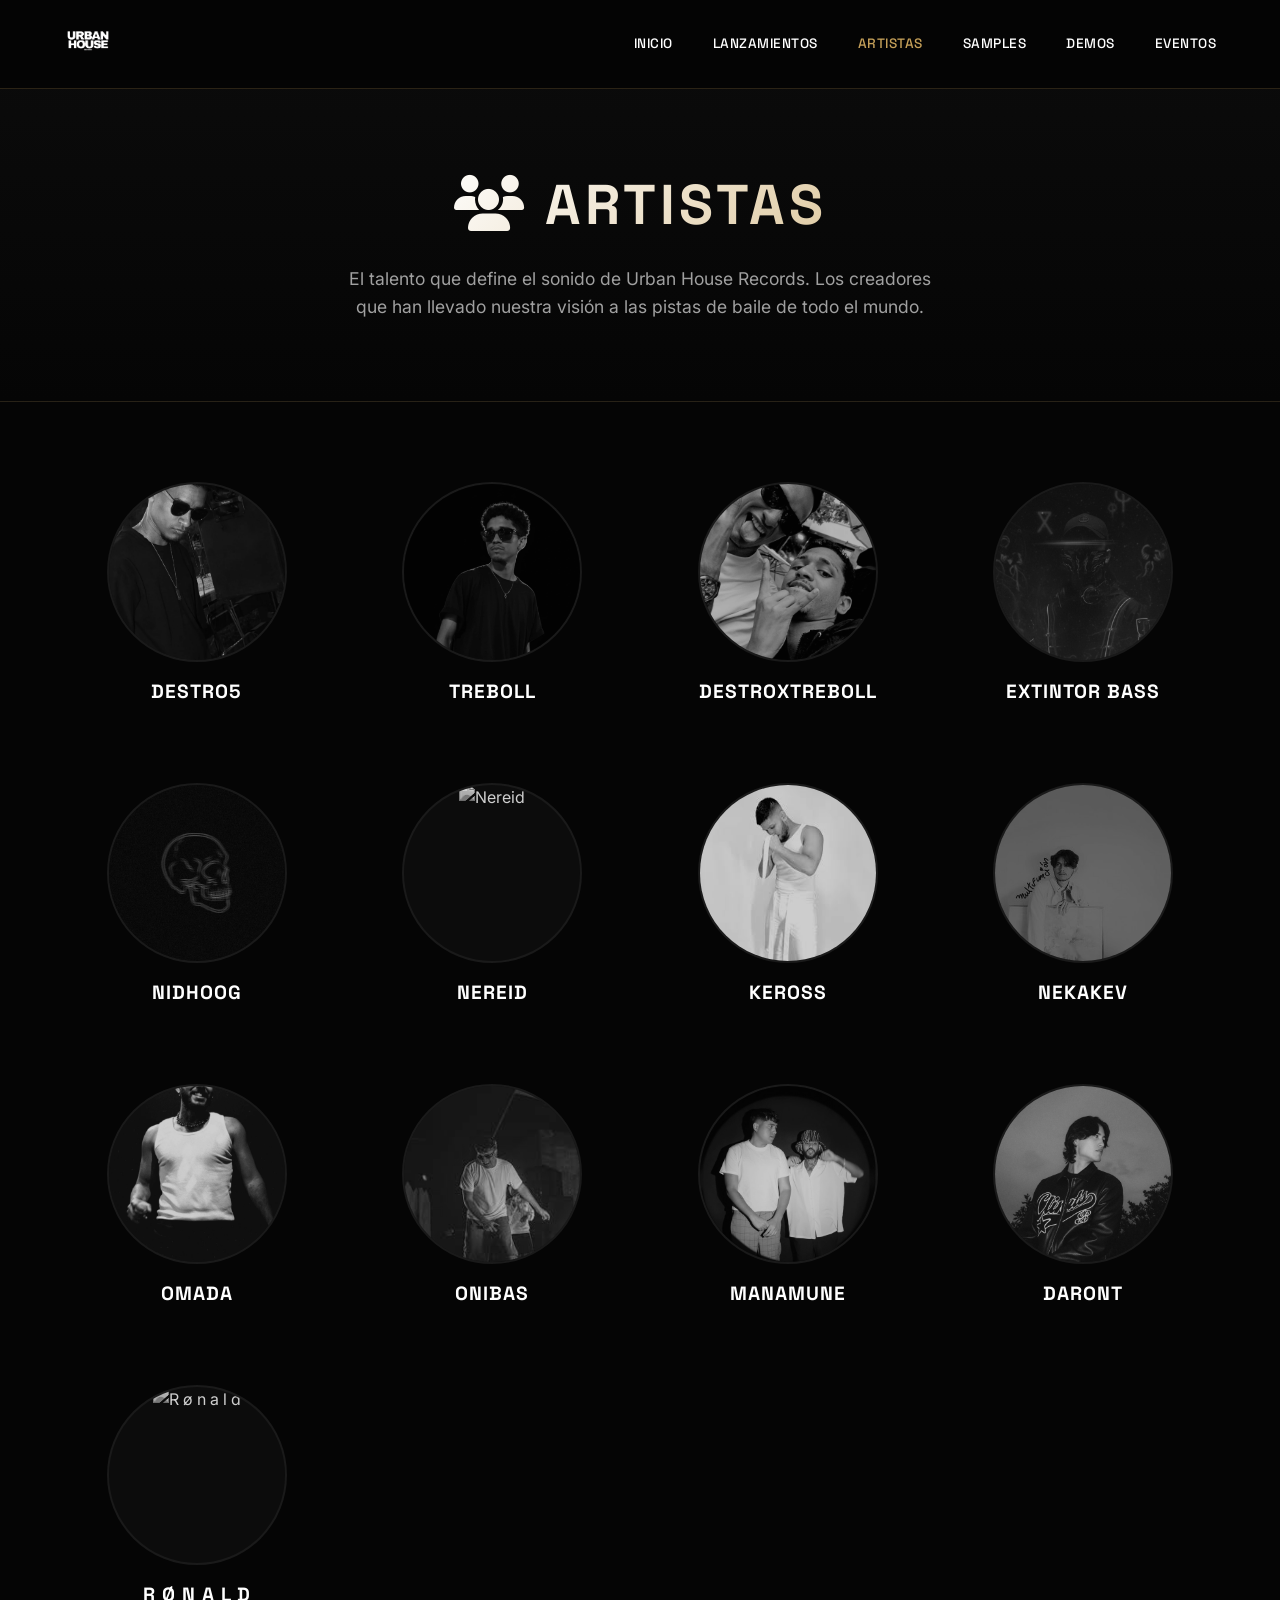
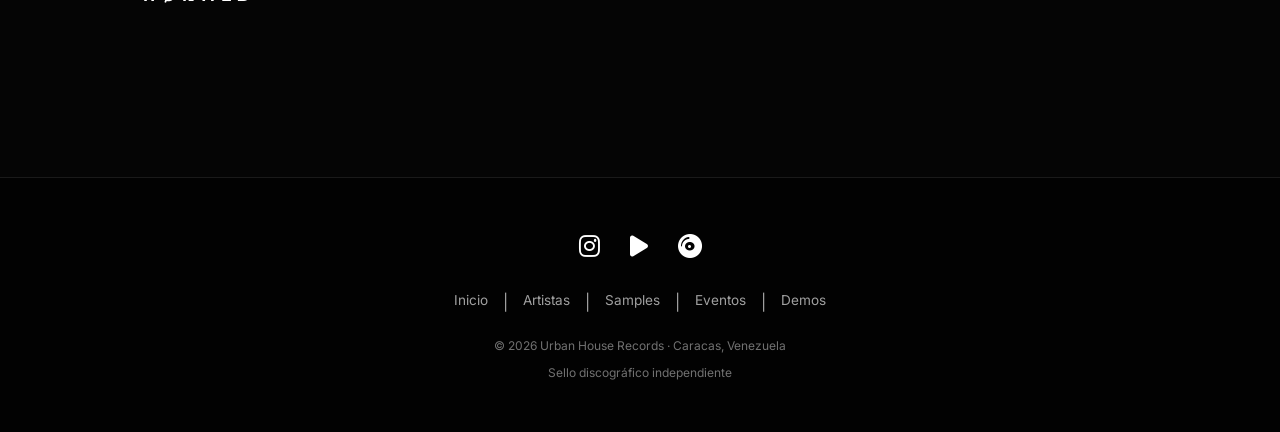
==== artistas.html @ 91a88f20 "Update artistas.html" ====
<!DOCTYPE html>
<html lang="es">
<head>
    <meta charset="UTF-8">
    <meta name="viewport" content="width=device-width, initial-scale=1.0">
    
    <meta name="description" content="Conoce a los artistas de Urban House Records. Talento emergente y consolidado en la escena de la música electrónica mundial.">
    <meta name="keywords" content="Artistas Urban House, DJs Venezuela, productores house, Destro5, Manamune, Extintor Bass, sello discográfico">
    <meta name="author" content="Urban House Records">
    <meta name="robots" content="index, follow">
    <meta name="language" content="es">
    
    <title>Artistas | Urban House Records</title>
    
    <link rel="icon" type="image/png" sizes="32x32" href="img/Logo - Urban House-UH.png">
    <link rel="apple-touch-icon" sizes="180x180" href="img/apple-touch-icon.png">
    
    <link href="https://fonts.googleapis.com/css2?family=Inter:opsz,wght@14..32,300;14..32,400;14..32,500;14..32,600;14..32,700;14..32,800&family=Space+Grotesk:wght@400;500;600;700&display=swap" rel="stylesheet">
    <link rel="stylesheet" href="https://cdnjs.cloudflare.com/ajax/libs/font-awesome/6.4.0/css/all.min.css">
    
    <style>
        :root {
            --primary-black: #050505;
            --brand-gold: #c5a059;
            --pure-white: #ffffff;
            --gray-sub: #a0a0a0;
            --gray-light: #e0e0e0;
            --card-bg: #0c0c0c;
            --transition: all 0.4s cubic-bezier(0.2, 0.9, 0.4, 1.1);
        }

        * { margin: 0; padding: 0; box-sizing: border-box; }

        body {
            background-color: var(--primary-black);
            color: var(--pure-white);
            font-family: 'Inter', sans-serif;
            overflow-x: hidden;
            line-height: 1.6;
            -webkit-font-smoothing: antialiased;
        }

        /* --- Animaciones Reveal --- */
        .reveal {
            opacity: 0;
            transform: translateY(40px);
            transition: all 0.8s cubic-bezier(0.2, 0.9, 0.4, 1.1);
        }
        .reveal.active {
            opacity: 1;
            transform: translateY(0);
        }

        /* Navegación */
        .glass-nav {
            position: fixed;
            top: 0; left: 0; width: 100%;
            z-index: 1000;
            background: rgba(5, 5, 5, 0.92);
            backdrop-filter: blur(16px);
            border-bottom: 1px solid rgba(197, 160, 89, 0.2);
            padding: 16px 5%;
            display: flex;
            justify-content: space-between;
            align-items: center;
            flex-wrap: wrap;
            transition: var(--transition);
        }
        .nav-logo img { height: 48px; transition: var(--transition); }
        .nav-logo img:hover { transform: scale(1.02); opacity: 0.9; }
        .nav-links { display: flex; gap: 40px; }
        .nav-links a {
            color: var(--pure-white); text-decoration: none;
            font-weight: 500; letter-spacing: 0.5px;
            font-size: 0.85rem; transition: var(--transition);
            text-transform: uppercase; font-family: 'Space Grotesk', monospace;
        }
        .nav-links a:hover, .nav-links a.active { color: var(--brand-gold); }

        /* Header de la Página */
        .page-header {
            padding: 160px 5% 80px;
            text-align: center;
            background: linear-gradient(180deg, rgba(12,12,12,1) 0%, rgba(5,5,5,1) 100%);
            border-bottom: 1px solid rgba(197, 160, 89, 0.15);
        }
        .page-title {
            font-family: 'Space Grotesk', monospace;
            font-size: 3.5rem;
            text-transform: uppercase;
            letter-spacing: 4px;
            margin-bottom: 15px;
            background: linear-gradient(135deg, #fff 30%, var(--brand-gold) 100%);
            -webkit-background-clip: text;
            color: transparent;
        }
        .page-subtitle {
            color: var(--gray-sub);
            font-size: 1.1rem;
            max-width: 600px;
            margin: 0 auto;
        }

        /* Cuadrícula de Artistas */
        .artists-container {
            padding: 80px 5%;
            max-width: 1300px;
            margin: 0 auto;
        }
        
        .artists-grid {
            display: grid;
            grid-template-columns: repeat(auto-fill, minmax(220px, 1fr));
            gap: 50px 30px;
            justify-items: center;
        }

        .artist-card-page {
            text-align: center;
            display: flex;
            flex-direction: column;
            align-items: center;
            gap: 15px;
            transition: var(--transition);
            width: 100%;
            cursor: pointer;
        }

        .artist-photo-wrapper {
            width: 180px;
            height: 180px;
            border-radius: 50%;
            border: 2px solid #1a1a1a;
            overflow: hidden;
            position: relative;
            transition: var(--transition);
            background-color: var(--card-bg);
        }

        .artist-photo-wrapper img {
            width: 100%;
            height: 100%;
            object-fit: cover;
            filter: grayscale(100%) opacity(0.8);
            transition: var(--transition);
        }

        .artist-info h3 {
            color: var(--pure-white);
            font-family: 'Space Grotesk', monospace;
            font-size: 1.2rem;
            text-transform: uppercase;
            letter-spacing: 1px;
            transition: var(--transition);
            margin-bottom: 5px;
        }

        .artist-info span {
            color: var(--brand-gold);
            font-size: 0.8rem;
            font-weight: 500;
            letter-spacing: 2px;
            text-transform: uppercase;
            opacity: 0;
            transform: translateY(-10px);
            transition: var(--transition);
            display: block;
        }

        /* Hover Effects */
        .artist-card-page:hover .artist-photo-wrapper {
            border-color: var(--brand-gold);
            box-shadow: 0 0 30px rgba(197, 160, 89, 0.4);
            transform: translateY(-10px) scale(1.05);
        }

        .artist-card-page:hover .artist-photo-wrapper img {
            filter: grayscale(0%) opacity(1);
            transform: scale(1.1);
        }

        .artist-card-page:hover .artist-info h3 {
            color: var(--brand-gold);
        }

        .artist-card-page:hover .artist-info span {
            opacity: 1;
            transform: translateY(0);
        }

        /* Footer */
        footer { padding: 50px 5%; text-align: center; border-top: 1px solid #1a1a1a; color: var(--gray-sub); background: #020202; margin-top: 60px; }
        .social { margin-bottom: 24px; display: flex; justify-content: center; gap: 30px; }
        .social a { color: var(--pure-white); text-decoration: none; font-size: 1.5rem; transition: var(--transition); }
        .social a:hover { color: var(--brand-gold); transform: translateY(-3px); }
        .footer-nav { margin-bottom: 20px; display: flex; justify-content: center; gap: 15px; flex-wrap: wrap; }
        .footer-nav a { color: var(--gray-sub); text-decoration: none; font-size: 0.85rem; transition: var(--transition); }
        .footer-nav a:hover { color: var(--brand-gold); }
        footer p { font-size: 0.75rem; opacity: 0.7; }

        @media (max-width: 780px) {
            .page-title { font-size: 2.2rem; }
            .glass-nav { flex-direction: column; gap: 15px; }
            .nav-links { flex-wrap: wrap; justify-content: center; gap: 20px; }
            .artists-grid { grid-template-columns: repeat(auto-fill, minmax(150px, 1fr)); gap: 30px 15px; }
            .artist-photo-wrapper { width: 140px; height: 140px; }
        }
    </style>
</head>
<body id="top">

<div class="glass-nav">
    <div class="nav-logo">
        <a href="index.html"><img src="img/Logo_Urban_House_blanco-removebg-preview.png" alt="Urban House Logo"></a>
    </div>
    <div class="nav-links">
        <a href="index.html">Inicio</a>
        <a href="index.html#releases">Lanzamientos</a>
        <a href="artistas.html" class="active">Artistas</a>
        <a href="samples.html">Samples</a>
        <a href="demos.html">Demos</a>
        <a href="eventos.html">Eventos</a>
    </div>
</div>

<header class="page-header reveal">
    <h1 class="page-title"><i class="fa-solid fa-users"></i> ARTISTAS</h1>
    <p class="page-subtitle">El talento que define el sonido de Urban House Records. Los creadores que han llevado nuestra visión a las pistas de baile de todo el mundo.</p>
</header>

<main class="artists-container">
    <div class="artists-grid">
        
        <div class="artist-card-page reveal" style="transition-delay: 0.1s;">
            <div class="artist-photo-wrapper">
                <img src="artistas/WhatsApp Image 2026-03-10 at 5.51.38 PM.jpeg" alt="Destro5" loading="lazy">
            </div>
            <div class="artist-info">
                <h3>Destro5</h3>
                <span>Producer / DJ</span>
            </div>
        </div>

        <div class="artist-card-page reveal" style="transition-delay: 0.2s;">
            <div class="artist-photo-wrapper">
                <img src="artistas/WhatsApp Image 2025-12-10 at 11.49.44 AM.jpeg" alt="Treboll" loading="lazy">
            </div>
            <div class="artist-info">
                <h3>Treboll</h3>
                <span>Producer / DJ</span>
            </div>
        </div>

        <div class="artist-card-page reveal" style="transition-delay: 0.3s;">
            <div class="artist-photo-wrapper">
                <img src="artistas/photo_5073749028767903295_y.jpg" alt="DestroxTreboll" loading="lazy">
            </div>
            <div class="artist-info">
                <h3>DestroxTreboll</h3>
                <span>Duo</span>
            </div>
        </div>

        <div class="artist-card-page reveal" style="transition-delay: 0.4s;">
            <div class="artist-photo-wrapper">
                <img src="artistas/WhatsApp Image 2026-03-26 at 3.16.10 PM.jpeg" alt="Extintor Bass" loading="lazy">
            </div>
            <div class="artist-info">
                <h3>Extintor Bass</h3>
                <span>Producer / DJ</span>
            </div>
        </div>

        <div class="artist-card-page reveal" style="transition-delay: 0.1s;">
            <div class="artist-photo-wrapper">
                <img src="artistas/LOGO 2.png" alt="Nidhoog" loading="lazy">
            </div>
            <div class="artist-info">
                <h3>Nidhoog</h3>
                <span>Producer / DJ</span>
            </div>
        </div>

        <div class="artist-card-page reveal" style="transition-delay: 0.2s;">
            <div class="artist-photo-wrapper">
                <img src="img/artistas/nereid.jpg" alt="Nereid" loading="lazy">
            </div>
            <div class="artist-info">
                <h3>Nereid</h3>
                <span>Producer / DJ</span>
            </div>
        </div>

        <div class="artist-card-page reveal" style="transition-delay: 0.3s;">
            <div class="artist-photo-wrapper">
                <img src="artistas/images (3).jpeg" alt="Keross" loading="lazy">
            </div>
            <div class="artist-info">
                <h3>Keross</h3>
                <span>Producer / Cantante</span>
            </div>
        </div>

        <div class="artist-card-page reveal" style="transition-delay: 0.4s;">
            <div class="artist-photo-wrapper">
                <img src="artistas/ab67616d00001e02bcb275762540a53be4a71da0.jpeg" alt="Nekakev" loading="lazy">
            </div>
            <div class="artist-info">
                <h3>Nekakev</h3>
                <span>Producer / DJ / Cantante</span>
            </div>
        </div>

        <div class="artist-card-page reveal" style="transition-delay: 0.1s;">
            <div class="artist-photo-wrapper">
                <img src="artistas/SaveClip.App_590420321_18421288213117252_7407811965219187611_n.png" alt="Omada" loading="lazy">
            </div>
            <div class="artist-info">
                <h3>Omada</h3>
                <span>Cantante</span>
            </div>
        </div>

        <div class="artist-card-page reveal" style="transition-delay: 0.2s;">
            <div class="artist-photo-wrapper">
                <img src="artistas/images (2).jpeg" alt="Onibas" loading="lazy">
            </div>
            <div class="artist-info">
                <h3>Onibas</h3>
                <span>Producer / DJ / Cantante</span>
            </div>
        </div>

        <div class="artist-card-page reveal" style="transition-delay: 0.3s;">
            <div class="artist-photo-wrapper">
                <img src="artistas/ab6761610000e5eba999de8fed4a201a0c6be42d.jpeg" alt="Manamune" loading="lazy">
            </div>
            <div class="artist-info">
                <h3>Manamune</h3>
                <span>Duo</span>
            </div>
        </div>

        <div class="artist-card-page reveal" style="transition-delay: 0.4s;">
            <div class="artist-photo-wrapper">
                <img src="artistas/SaveClip.App_587582058_18348059434203856_6087273654065542374_n.jpg" alt="Nicko Di" loading="lazy">
            </div>
            <div class="artist-info">
                <h3>Daront</h3>
                <span>Producer / DJ</span>
            </div>
        </div>

        <div class="artist-card-page reveal" style="transition-delay: 0.1s;">
            <div class="artist-photo-wrapper">
                <img src="img/artistas/ronald.jpg" alt="R ø n a l d" loading="lazy">
            </div>
            <div class="artist-info">
                <h3>R ø n a l d</h3>
                <span>Producer / DJ</span>
            </div>
        </div>

    </div>
</main>

<footer id="footer" class="reveal">
    <div class="social">
        <a href="https://www.instagram.com/urban_house.vzla/" target="_blank" rel="noopener noreferrer" title="Instagram"><i class="fa-brands fa-instagram"></i></a>
        <a href="https://www.beatport.com/es/label/urban-house/148584" target="_blank" rel="noopener noreferrer" title="Beatport"><i class="fa-solid fa-play"></i></a>
        <a href="https://www.traxsource.com/label/75397/urban-house" target="_blank" rel="noopener noreferrer" title="Traxsource"><i class="fa-solid fa-compact-disc"></i></a>
    </div>
    
    <div class="footer-nav">
        <a href="index.html">Inicio</a> | 
        <a href="artistas.html">Artistas</a> | 
        <a href="samples.html">Samples</a> | 
        <a href="eventos.html">Eventos</a> | 
        <a href="demos.html">Demos</a>
    </div>

    <p>&copy; 2026 Urban House Records · Caracas, Venezuela</p>
    <p style="margin-top: 8px;">Sello discográfico independiente</p>
</footer>

<script>
    document.addEventListener("DOMContentLoaded", function() {
        // ANIMACIONES REVEAL EN SCROLL
        function reveal() {
            var reveals = document.querySelectorAll(".reveal");
            for (var i = 0; i < reveals.length; i++) {
                var windowHeight = window.innerHeight;
                var elementTop = reveals[i].getBoundingClientRect().top;
                var elementVisible = 50;

                if (elementTop < windowHeight - elementVisible) {
                    reveals[i].classList.add("active");
                }
            }
        }
        
        window.addEventListener("scroll", reveal);
        // Llamar inmediatamente para mostrar los elementos que ya están en pantalla
        setTimeout(reveal, 100); 
    });
</script>
</body>
</html>
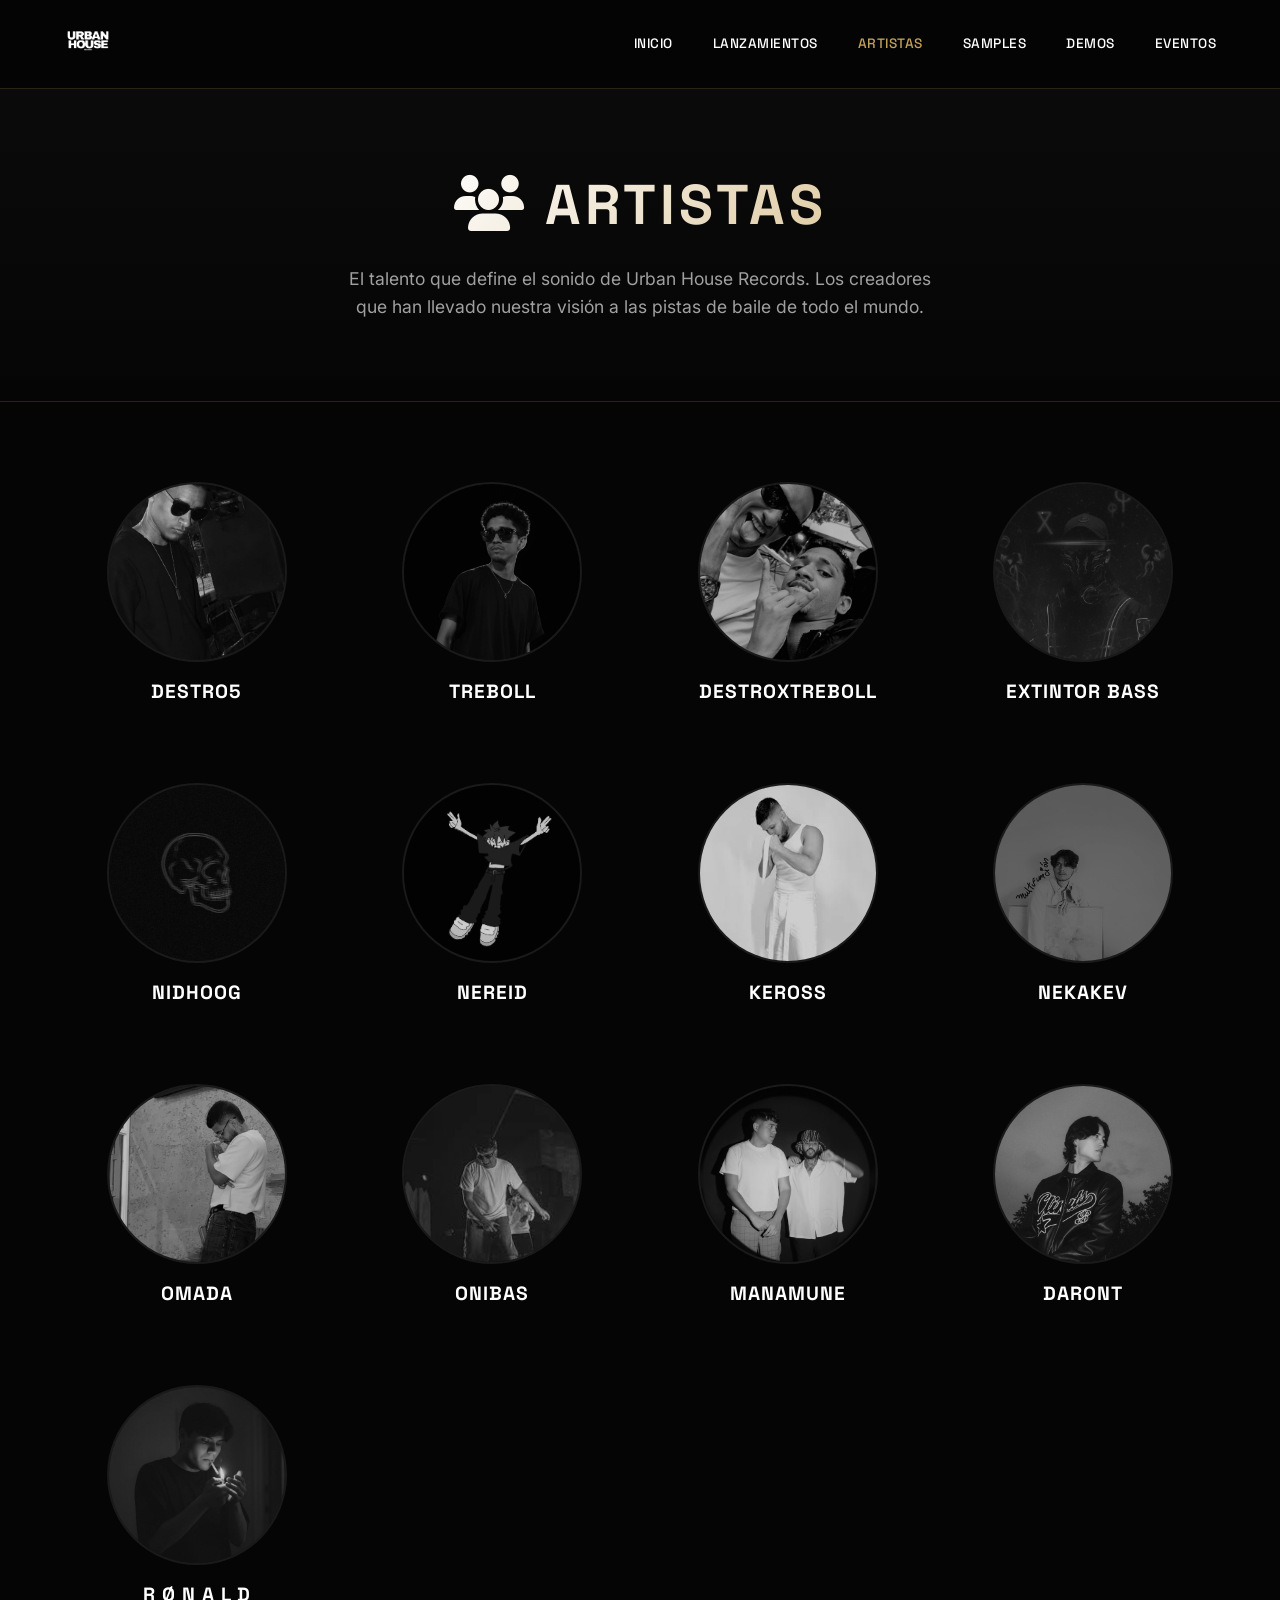
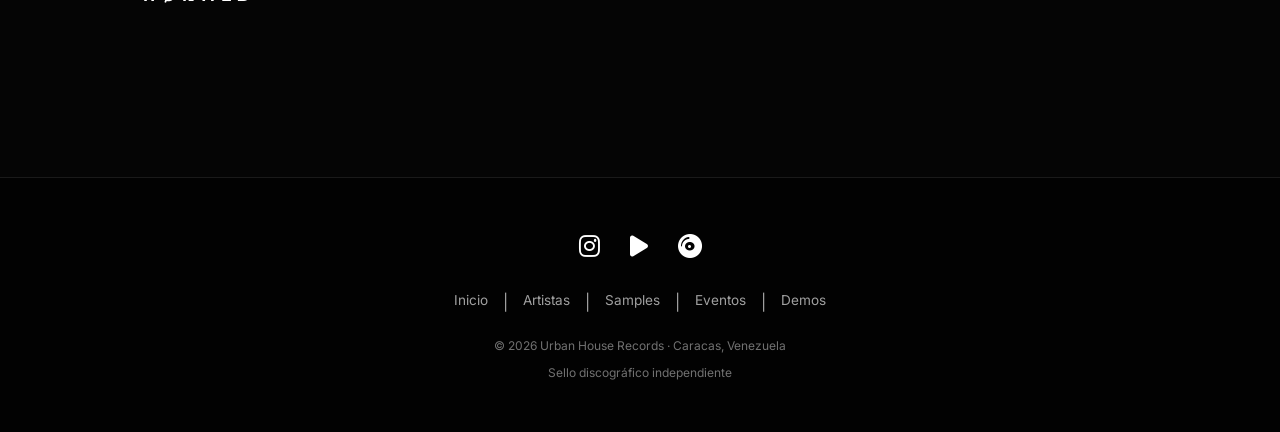
==== commit 5dec8190: "Update artistas.html" ====
--- a/artistas.html
+++ b/artistas.html
@@ -283,7 +283,7 @@
 
         <div class="artist-card-page reveal" style="transition-delay: 0.2s;">
             <div class="artist-photo-wrapper">
-                <img src="img/artistas/nereid.jpg" alt="Nereid" loading="lazy">
+                <img src="artistas/449301747_1004990587343008_3855926344746386949_n..jpg" alt="Nereid" loading="lazy">
             </div>
             <div class="artist-info">
                 <h3>Nereid</h3>
@@ -313,7 +313,7 @@
 
         <div class="artist-card-page reveal" style="transition-delay: 0.1s;">
             <div class="artist-photo-wrapper">
-                <img src="artistas/SaveClip.App_590420321_18421288213117252_7407811965219187611_n.png" alt="Omada" loading="lazy">
+                <img src="artistas/659133193_18440535490117252_8086321943693132399_n..jpg" alt="Omada" loading="lazy">
             </div>
             <div class="artist-info">
                 <h3>Omada</h3>
@@ -353,7 +353,7 @@
 
         <div class="artist-card-page reveal" style="transition-delay: 0.1s;">
             <div class="artist-photo-wrapper">
-                <img src="img/artistas/ronald.jpg" alt="R ø n a l d" loading="lazy">
+                <img src="artistas/566805363_17920263015186422_6189852565121141083_n..jpg" alt="R ø n a l d" loading="lazy">
             </div>
             <div class="artist-info">
                 <h3>R ø n a l d</h3>
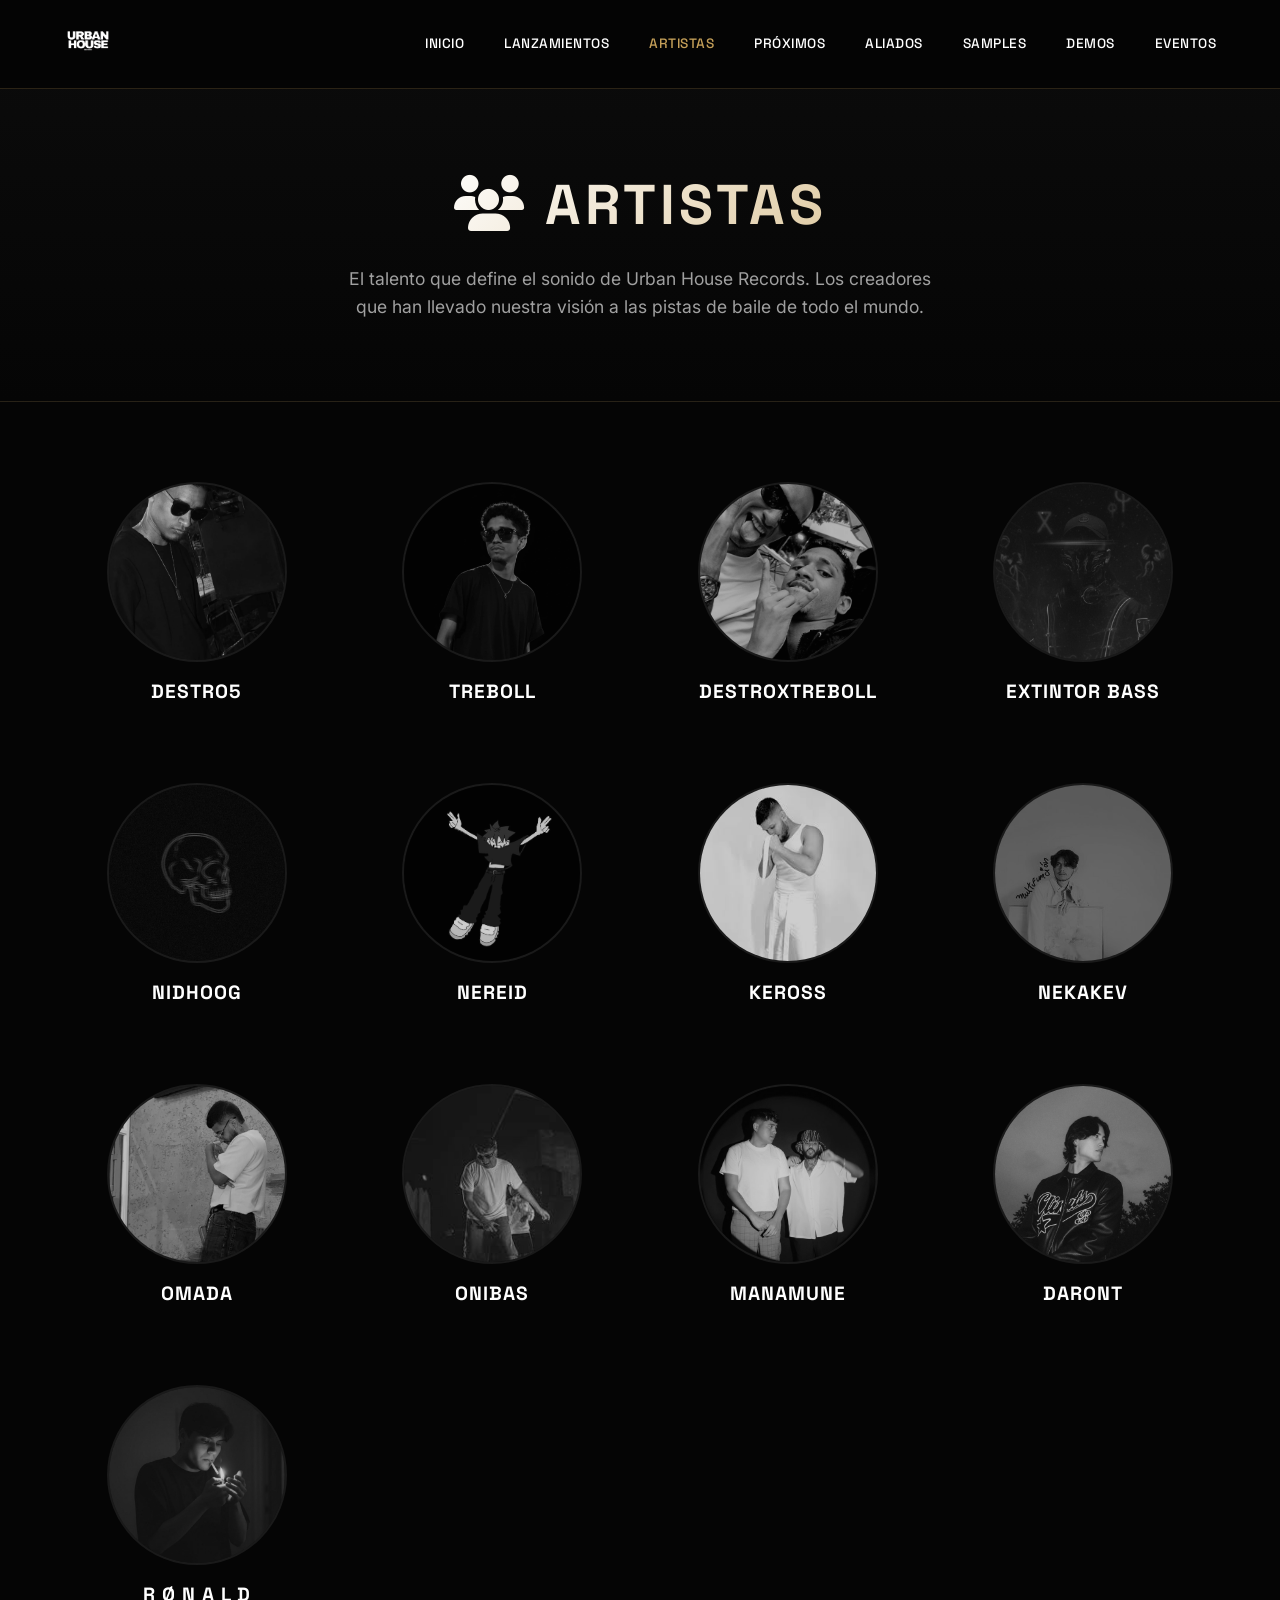
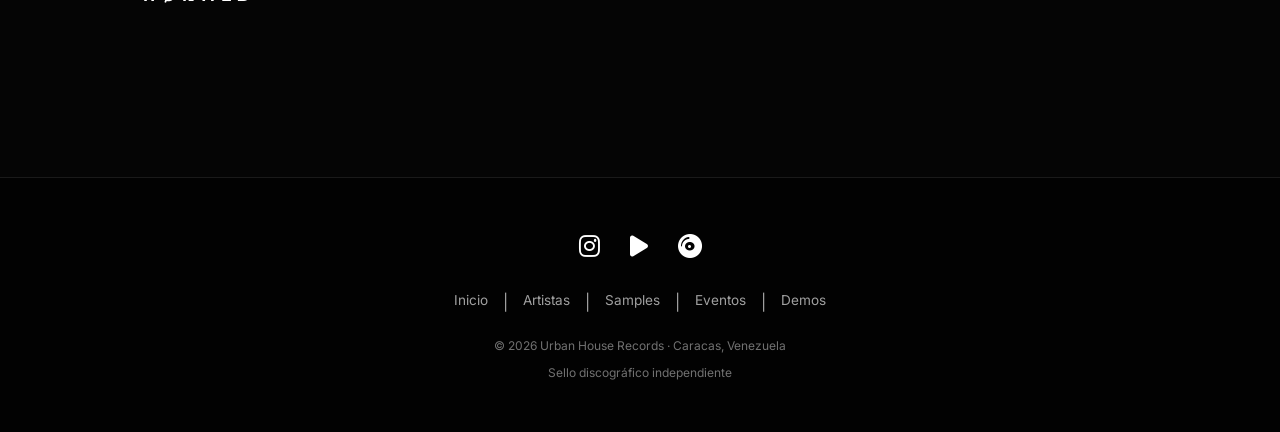
==== commit f68704cf: "Update artistas.html" ====
--- a/artistas.html
+++ b/artistas.html
@@ -217,6 +217,8 @@
         <a href="index.html">Inicio</a>
         <a href="index.html#releases">Lanzamientos</a>
         <a href="artistas.html" class="active">Artistas</a>
+        <a href="index.html#upcoming">Próximos</a>
+        <a href="index.html#aliados">Aliados</a>
         <a href="samples.html">Samples</a>
         <a href="demos.html">Demos</a>
         <a href="eventos.html">Eventos</a>
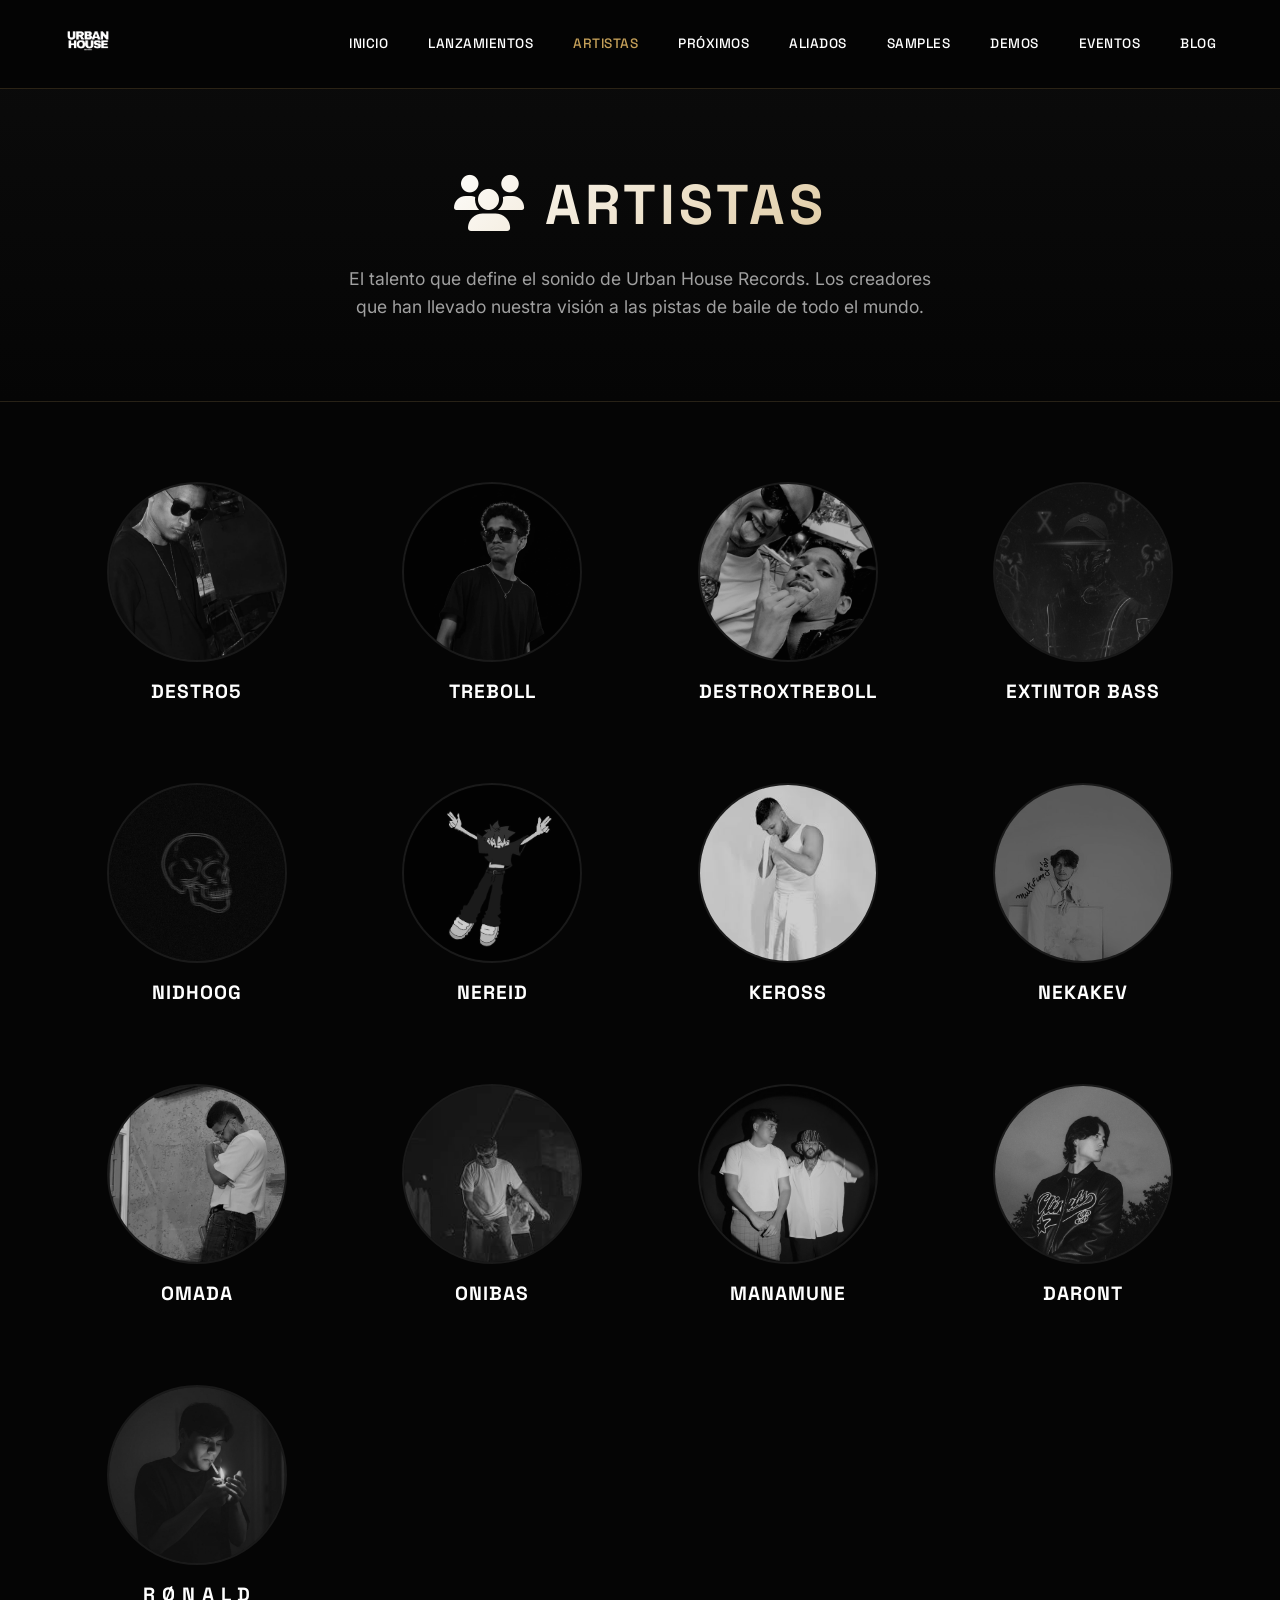
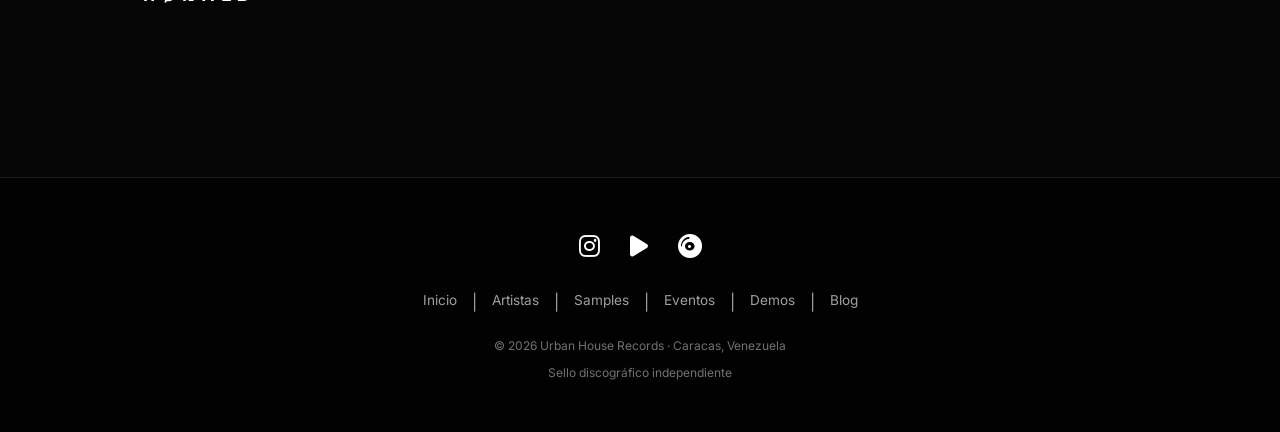
==== commit 71831468: "Update artistas.html" ====
--- a/artistas.html
+++ b/artistas.html
@@ -222,6 +222,7 @@
         <a href="samples.html">Samples</a>
         <a href="demos.html">Demos</a>
         <a href="eventos.html">Eventos</a>
+        <a href="blog.html">Blog</a>
     </div>
 </div>
 
@@ -378,7 +379,8 @@
         <a href="artistas.html">Artistas</a> | 
         <a href="samples.html">Samples</a> | 
         <a href="eventos.html">Eventos</a> | 
-        <a href="demos.html">Demos</a>
+        <a href="demos.html">Demos</a> |
+        <a href="blog.html">Blog</a>
     </div>
 
     <p>&copy; 2026 Urban House Records · Caracas, Venezuela</p>
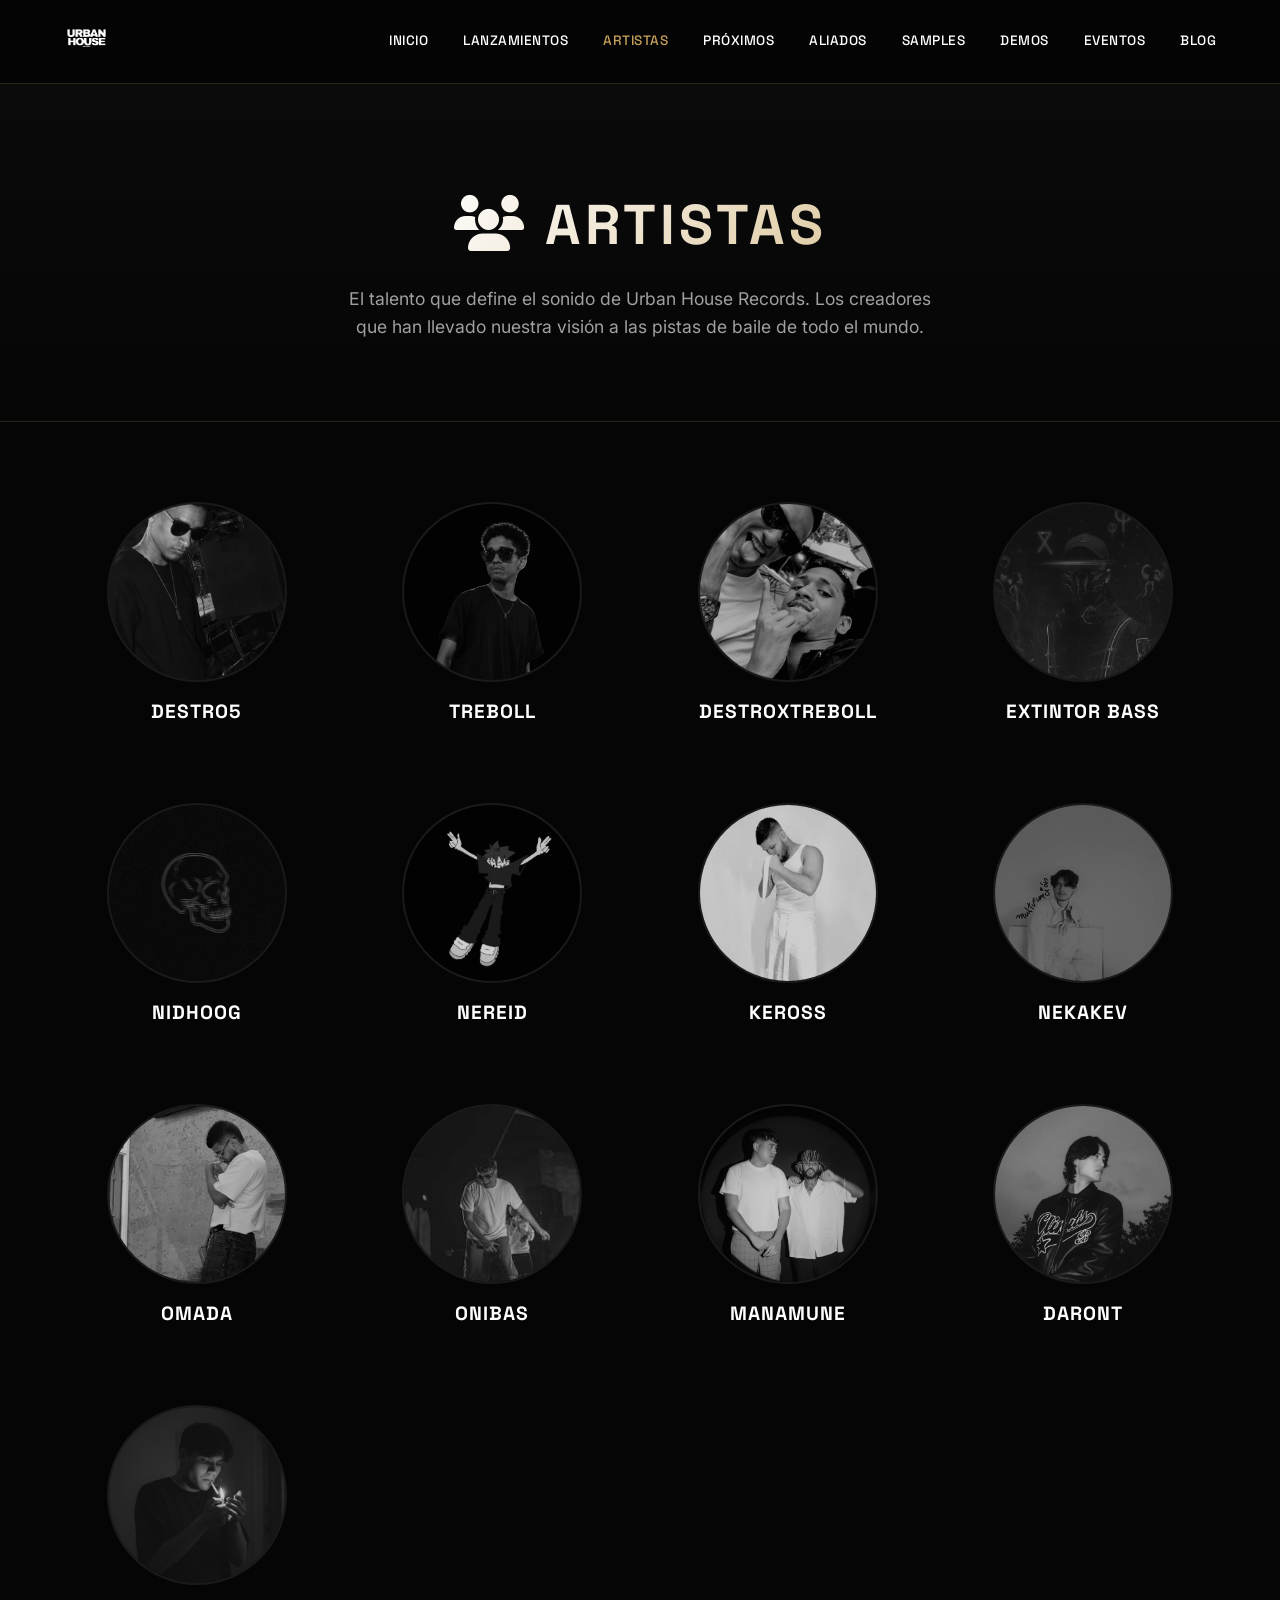
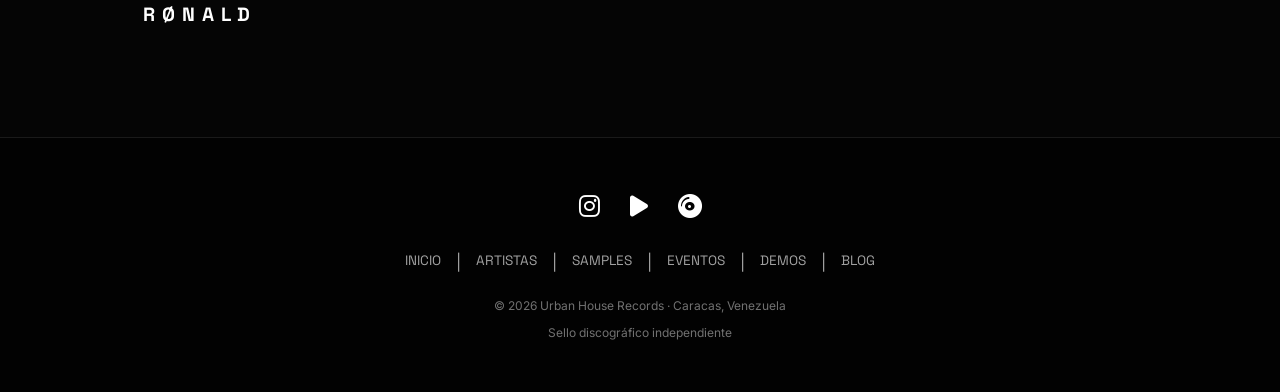
==== commit b9a22291: "Update artistas.html" ====
--- a/artistas.html
+++ b/artistas.html
@@ -2,7 +2,7 @@
 <html lang="es">
 <head>
     <meta charset="UTF-8">
-    <meta name="viewport" content="width=device-width, initial-scale=1.0">
+    <meta name="viewport" content="width=device-width, initial-scale=1.0, maximum-scale=5.0">
     
     <meta name="description" content="Conoce a los artistas de Urban House Records. Talento emergente y consolidado en la escena de la música electrónica mundial.">
     <meta name="keywords" content="Artistas Urban House, DJs Venezuela, productores house, Destro5, Manamune, Extintor Bass, sello discográfico">
@@ -38,6 +38,10 @@
             overflow-x: hidden;
             line-height: 1.6;
             -webkit-font-smoothing: antialiased;
+            text-rendering: optimizeLegibility;
+            display: flex;
+            flex-direction: column;
+            min-height: 100vh;
         }
 
         /* --- Animaciones Reveal --- */
@@ -51,35 +55,38 @@
             transform: translateY(0);
         }
 
-        /* Navegación */
+        /* --- Navegación General --- */
         .glass-nav {
-            position: fixed;
-            top: 0; left: 0; width: 100%;
-            z-index: 1000;
-            background: rgba(5, 5, 5, 0.92);
-            backdrop-filter: blur(16px);
+            position: fixed; top: 0; left: 0; width: 100%; z-index: 1000;
+            background: rgba(5, 5, 5, 0.95); backdrop-filter: blur(16px);
             border-bottom: 1px solid rgba(197, 160, 89, 0.2);
-            padding: 16px 5%;
-            display: flex;
-            justify-content: space-between;
-            align-items: center;
-            flex-wrap: wrap;
-            transition: var(--transition);
-        }
-        .nav-logo img { height: 48px; transition: var(--transition); }
+            padding: 15px 5%; display: flex; justify-content: space-between;
+            align-items: center; transition: var(--transition);
+        }
+        .nav-logo img { height: 45px; transition: var(--transition); }
         .nav-logo img:hover { transform: scale(1.02); opacity: 0.9; }
-        .nav-links { display: flex; gap: 40px; }
+        
+        .nav-links { display: flex; gap: 35px; align-items: center; }
         .nav-links a {
             color: var(--pure-white); text-decoration: none;
-            font-weight: 500; letter-spacing: 0.5px;
-            font-size: 0.85rem; transition: var(--transition);
-            text-transform: uppercase; font-family: 'Space Grotesk', monospace;
+            font-weight: 500; font-size: 0.85rem; transition: var(--transition);
+            text-transform: uppercase; font-family: 'Space Grotesk', monospace; letter-spacing: 0.5px;
         }
         .nav-links a:hover, .nav-links a.active { color: var(--brand-gold); }
+
+        /* Botón de Hamburguesa (Oculto en Desktop) */
+        .hamburger-menu {
+            display: none;
+            color: var(--brand-gold);
+            font-size: 1.8rem;
+            cursor: pointer;
+            transition: var(--transition);
+        }
+        .hamburger-menu:hover { transform: scale(1.1); }
 
         /* Header de la Página */
         .page-header {
-            padding: 160px 5% 80px;
+            padding: 180px 5% 80px;
             text-align: center;
             background: linear-gradient(180deg, rgba(12,12,12,1) 0%, rgba(5,5,5,1) 100%);
             border-bottom: 1px solid rgba(197, 160, 89, 0.15);
@@ -104,8 +111,10 @@
         /* Cuadrícula de Artistas */
         .artists-container {
             padding: 80px 5%;
-            max-width: 1300px;
+            max-width: 1400px;
             margin: 0 auto;
+            flex: 1;
+            width: 100%;
         }
         
         .artists-grid {
@@ -189,21 +198,65 @@
         }
 
         /* Footer */
-        footer { padding: 50px 5%; text-align: center; border-top: 1px solid #1a1a1a; color: var(--gray-sub); background: #020202; margin-top: 60px; }
+        footer { padding: 50px 5%; text-align: center; border-top: 1px solid #1a1a1a; color: var(--gray-sub); background: #020202; margin-top: auto; width: 100%; }
         .social { margin-bottom: 24px; display: flex; justify-content: center; gap: 30px; }
         .social a { color: var(--pure-white); text-decoration: none; font-size: 1.5rem; transition: var(--transition); }
         .social a:hover { color: var(--brand-gold); transform: translateY(-3px); }
         .footer-nav { margin-bottom: 20px; display: flex; justify-content: center; gap: 15px; flex-wrap: wrap; }
-        .footer-nav a { color: var(--gray-sub); text-decoration: none; font-size: 0.85rem; transition: var(--transition); }
+        .footer-nav a { color: var(--gray-sub); text-decoration: none; font-size: 0.85rem; transition: var(--transition); text-transform: uppercase; font-family: 'Space Grotesk', monospace;}
         .footer-nav a:hover { color: var(--brand-gold); }
         footer p { font-size: 0.75rem; opacity: 0.7; }
 
-        @media (max-width: 780px) {
+        /* =========================================================================
+           DISEÑO RESPONSIVO (Móviles y Tablets)
+           ========================================================================= */
+        @media (max-width: 900px) {
+            /* Navbar Móvil: Menú Hamburguesa */
+            .glass-nav { padding: 15px 5%; }
+            .hamburger-menu { display: block; }
+            .nav-links {
+                position: absolute;
+                top: 100%;
+                left: 0;
+                width: 100%;
+                background: rgba(5, 5, 5, 0.98);
+                backdrop-filter: blur(20px);
+                flex-direction: column;
+                align-items: center;
+                padding: 30px 0;
+                gap: 25px;
+                border-bottom: 1px solid rgba(197, 160, 89, 0.2);
+                box-shadow: 0 10px 30px rgba(0,0,0,0.8);
+                
+                /* Estado Oculto (Cerrado) */
+                transform: translateY(-120%);
+                opacity: 0;
+                visibility: hidden;
+            }
+            /* Estado Visible (Abierto) */
+            .nav-links.active {
+                transform: translateY(0);
+                opacity: 1;
+                visibility: visible;
+            }
+            .nav-links a {
+                font-size: 1.1rem;
+                width: 100%;
+                text-align: center;
+                padding: 10px 0;
+            }
+
             .page-title { font-size: 2.2rem; }
-            .glass-nav { flex-direction: column; gap: 15px; }
-            .nav-links { flex-wrap: wrap; justify-content: center; gap: 20px; }
-            .artists-grid { grid-template-columns: repeat(auto-fill, minmax(150px, 1fr)); gap: 30px 15px; }
+            header.page-header { padding: 150px 20px 60px; }
+            .artists-grid { grid-template-columns: repeat(auto-fill, minmax(150px, 1fr)); gap: 40px 15px; }
             .artist-photo-wrapper { width: 140px; height: 140px; }
+            
+            /* Hacemos que el rol del artista sea siempre visible en móviles para mejor UX */
+            .artist-info span {
+                opacity: 1;
+                transform: translateY(0);
+                font-size: 0.75rem;
+            }
         }
     </style>
 </head>
@@ -213,7 +266,12 @@
     <div class="nav-logo">
         <a href="index.html"><img src="img/Logo_Urban_House_blanco-removebg-preview.png" alt="Urban House Logo"></a>
     </div>
-    <div class="nav-links">
+
+    <div class="hamburger-menu" id="hamburger-menu">
+        <i class="fa-solid fa-bars"></i>
+    </div>
+
+    <div class="nav-links" id="nav-links">
         <a href="index.html">Inicio</a>
         <a href="index.html#releases">Lanzamientos</a>
         <a href="artistas.html" class="active">Artistas</a>
@@ -389,6 +447,36 @@
 
 <script>
     document.addEventListener("DOMContentLoaded", function() {
+        // LÓGICA DEL MENÚ HAMBURGUESA (Móviles)
+        const hamburgerBtn = document.getElementById('hamburger-menu');
+        const navLinksContainer = document.getElementById('nav-links');
+        const hamburgerIcon = hamburgerBtn.querySelector('i');
+        const navLinks = document.querySelectorAll('.nav-links a');
+
+        hamburgerBtn.addEventListener('click', function() {
+            navLinksContainer.classList.toggle('active');
+            
+            // Cambiar ícono entre barras y X
+            if (navLinksContainer.classList.contains('active')) {
+                hamburgerIcon.classList.remove('fa-bars');
+                hamburgerIcon.classList.add('fa-xmark');
+            } else {
+                hamburgerIcon.classList.remove('fa-xmark');
+                hamburgerIcon.classList.add('fa-bars');
+            }
+        });
+
+        // CERRAR MENÚ AL HACER CLIC EN UN ENLACE
+        navLinks.forEach(link => {
+            link.addEventListener('click', function() {
+                if (window.innerWidth <= 900) {
+                    navLinksContainer.classList.remove('active');
+                    hamburgerIcon.classList.remove('fa-xmark');
+                    hamburgerIcon.classList.add('fa-bars');
+                }
+            });
+        });
+
         // ANIMACIONES REVEAL EN SCROLL
         function reveal() {
             var reveals = document.querySelectorAll(".reveal");
@@ -404,7 +492,6 @@
         }
         
         window.addEventListener("scroll", reveal);
-        // Llamar inmediatamente para mostrar los elementos que ya están en pantalla
         setTimeout(reveal, 100); 
     });
 </script>
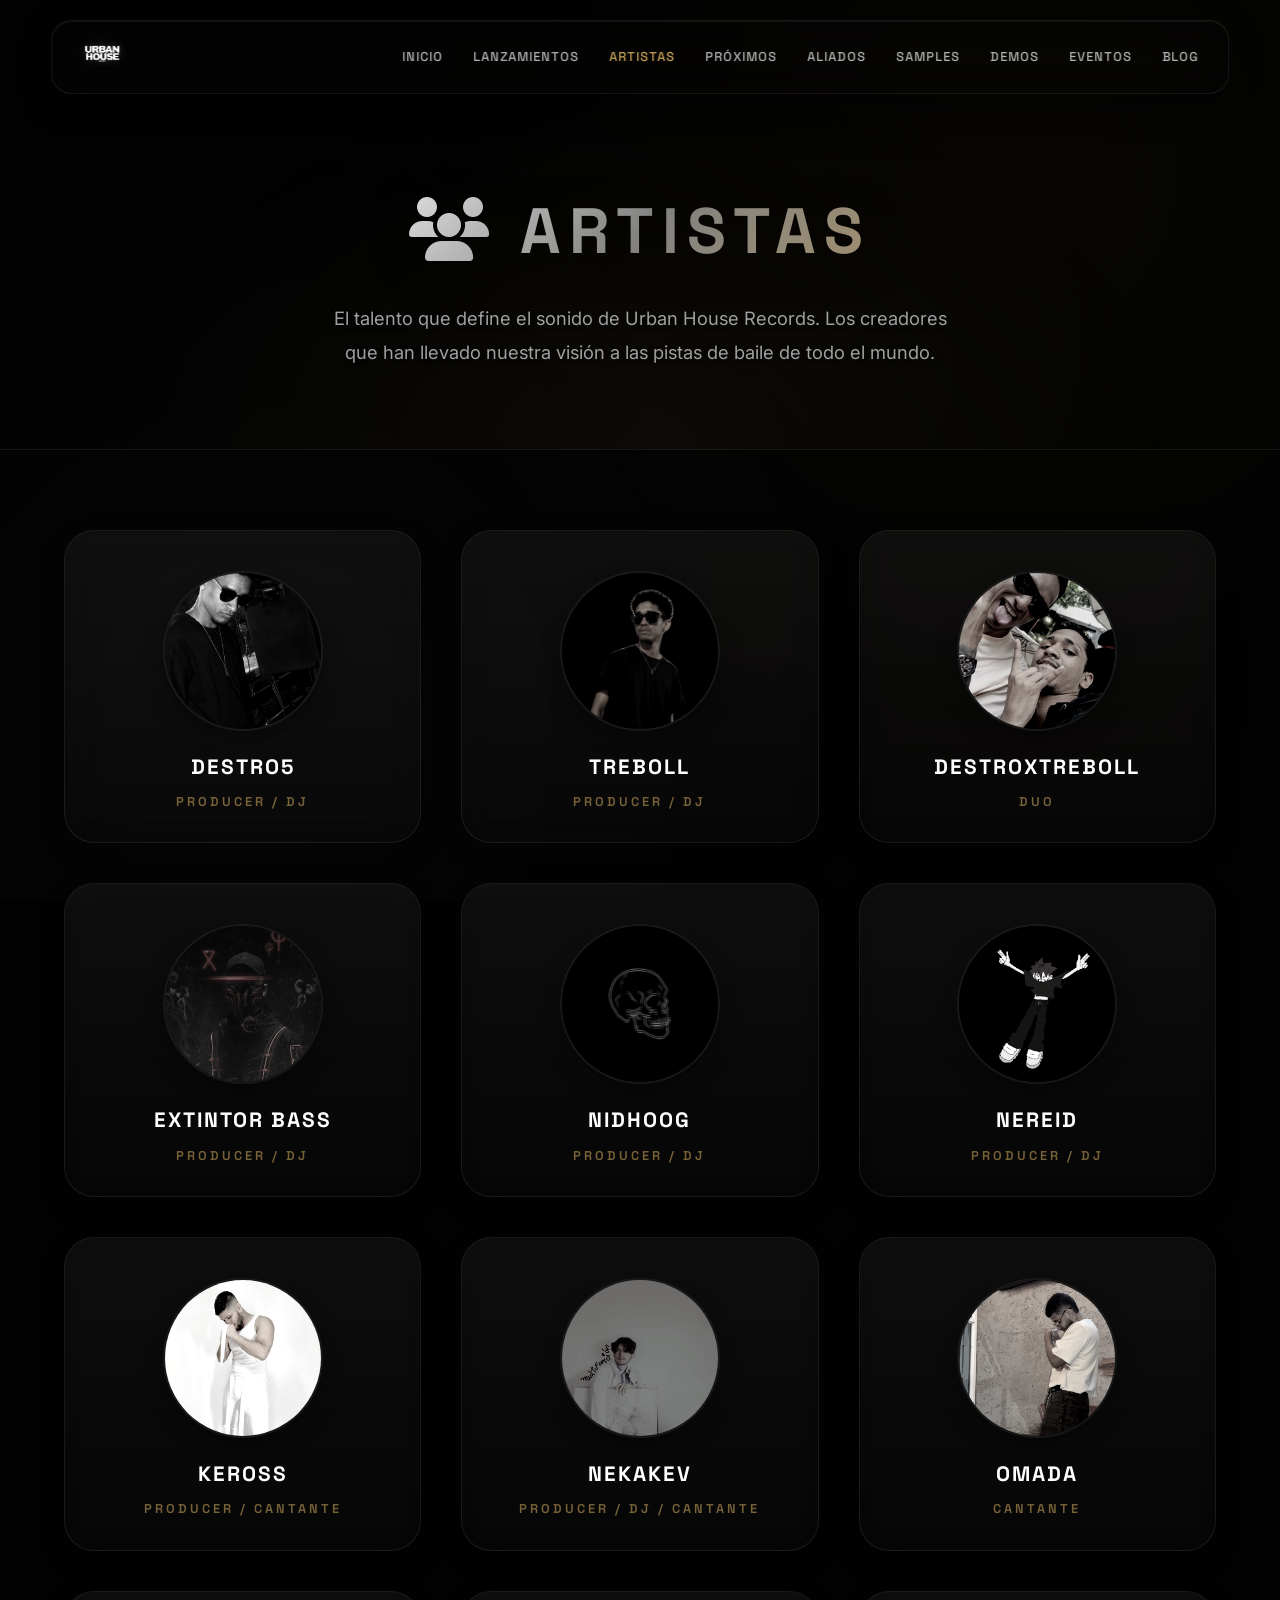
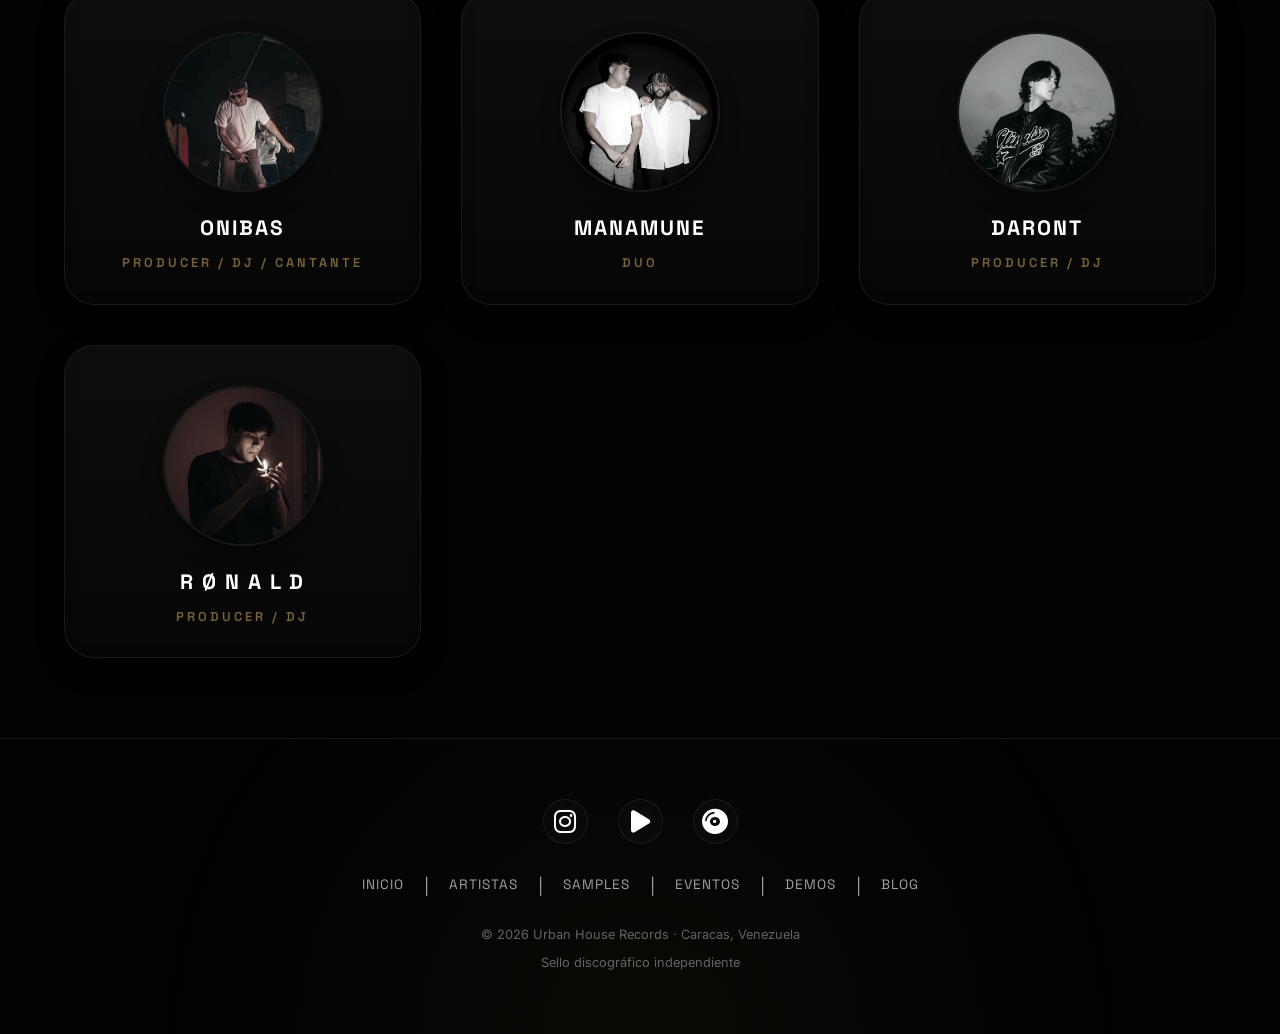
==== commit 95304b60: "Update artistas.html" ====
--- a/artistas.html
+++ b/artistas.html
@@ -15,18 +15,23 @@
     <link rel="icon" type="image/png" sizes="32x32" href="img/Logo - Urban House-UH.png">
     <link rel="apple-touch-icon" sizes="180x180" href="img/apple-touch-icon.png">
     
-    <link href="https://fonts.googleapis.com/css2?family=Inter:opsz,wght@14..32,300;14..32,400;14..32,500;14..32,600;14..32,700;14..32,800&family=Space+Grotesk:wght@400;500;600;700&display=swap" rel="stylesheet">
+    <link href="https://fonts.googleapis.com/css2?family=Inter:opsz,wght@14..32,300;14..32,400;14..32,500;14..32,600;14..32,700;14..32,800&family=Space+Grotesk:wght@300;400;500;600;700&display=swap" rel="stylesheet">
     <link rel="stylesheet" href="https://cdnjs.cloudflare.com/ajax/libs/font-awesome/6.4.0/css/all.min.css">
     
     <style>
         :root {
-            --primary-black: #050505;
+            --primary-black: #020202; /* Más profundo para el contraste del cristal */
             --brand-gold: #c5a059;
             --pure-white: #ffffff;
             --gray-sub: #a0a0a0;
-            --gray-light: #e0e0e0;
-            --card-bg: #0c0c0c;
-            --transition: all 0.4s cubic-bezier(0.2, 0.9, 0.4, 1.1);
+            
+            /* Variables Liquid Glass */
+            --liquid-bg: rgba(255, 255, 255, 0.02);
+            --liquid-border: rgba(255, 255, 255, 0.08);
+            --liquid-glow: rgba(197, 160, 89, 0.15);
+            --glass-blur: blur(20px) saturate(180%);
+            
+            --transition: all 0.5s cubic-bezier(0.25, 0.8, 0.25, 1);
         }
 
         * { margin: 0; padding: 0; box-sizing: border-box; }
@@ -44,223 +49,218 @@
             min-height: 100vh;
         }
 
+        /* --- Fondo de Refracción (Liquid Background) --- */
+        .liquid-ambient {
+            position: fixed;
+            top: 0; left: 0; width: 100vw; height: 100vh;
+            background: radial-gradient(circle at 80% 20%, rgba(197, 160, 89, 0.03) 0%, transparent 50%),
+                        radial-gradient(circle at 20% 80%, rgba(255, 255, 255, 0.02) 0%, transparent 50%);
+            z-index: -1;
+            pointer-events: none;
+        }
+
         /* --- Animaciones Reveal --- */
         .reveal {
             opacity: 0;
             transform: translateY(40px);
-            transition: all 0.8s cubic-bezier(0.2, 0.9, 0.4, 1.1);
+            transition: var(--transition);
         }
         .reveal.active {
             opacity: 1;
             transform: translateY(0);
         }
 
-        /* --- Navegación General --- */
+        /* --- Navegación Liquid Glass --- */
         .glass-nav {
-            position: fixed; top: 0; left: 0; width: 100%; z-index: 1000;
-            background: rgba(5, 5, 5, 0.95); backdrop-filter: blur(16px);
-            border-bottom: 1px solid rgba(197, 160, 89, 0.2);
-            padding: 15px 5%; display: flex; justify-content: space-between;
-            align-items: center; transition: var(--transition);
-        }
-        .nav-logo img { height: 45px; transition: var(--transition); }
-        .nav-logo img:hover { transform: scale(1.02); opacity: 0.9; }
+            position: fixed; top: 20px; left: 50%; transform: translateX(-50%);
+            width: 92%; max-width: 1400px; z-index: 1000;
+            background: rgba(5, 5, 5, 0.4);
+            backdrop-filter: var(--glass-blur); -webkit-backdrop-filter: var(--glass-blur);
+            border: 1px solid var(--liquid-border); border-radius: 20px;
+            padding: 12px 30px; display: flex; justify-content: space-between;
+            align-items: center; box-shadow: 0 10px 30px rgba(0,0,0,0.5), inset 0 1px 0 rgba(255,255,255,0.05);
+            transition: var(--transition);
+        }
+        .nav-logo img { height: 40px; filter: drop-shadow(0 0 5px rgba(255,255,255,0.2)); transition: var(--transition); }
+        .nav-logo img:hover { transform: scale(1.05); }
         
-        .nav-links { display: flex; gap: 35px; align-items: center; }
+        .nav-links { display: flex; gap: 30px; align-items: center; }
         .nav-links a {
-            color: var(--pure-white); text-decoration: none;
-            font-weight: 500; font-size: 0.85rem; transition: var(--transition);
-            text-transform: uppercase; font-family: 'Space Grotesk', monospace; letter-spacing: 0.5px;
-        }
-        .nav-links a:hover, .nav-links a.active { color: var(--brand-gold); }
-
-        /* Botón de Hamburguesa (Oculto en Desktop) */
+            color: rgba(255, 255, 255, 0.7); text-decoration: none;
+            font-weight: 500; font-size: 0.8rem; transition: var(--transition);
+            text-transform: uppercase; font-family: 'Space Grotesk', monospace; letter-spacing: 1px;
+        }
+        .nav-links a:hover, .nav-links a.active { 
+            color: var(--brand-gold); text-shadow: 0 0 10px var(--liquid-glow);
+        }
+
+        /* Botón de Hamburguesa */
         .hamburger-menu {
-            display: none;
-            color: var(--brand-gold);
-            font-size: 1.8rem;
-            cursor: pointer;
-            transition: var(--transition);
-        }
-        .hamburger-menu:hover { transform: scale(1.1); }
-
-        /* Header de la Página */
+            display: none; color: var(--brand-gold);
+            font-size: 1.5rem; cursor: pointer; transition: var(--transition);
+        }
+
+        /* --- Header de la Página --- */
         .page-header {
             padding: 180px 5% 80px;
             text-align: center;
-            background: linear-gradient(180deg, rgba(12,12,12,1) 0%, rgba(5,5,5,1) 100%);
-            border-bottom: 1px solid rgba(197, 160, 89, 0.15);
+            background: radial-gradient(ellipse at bottom, rgba(197,160,89,0.05) 0%, transparent 60%);
+            border-bottom: 1px solid var(--liquid-border);
+            position: relative;
         }
         .page-title {
             font-family: 'Space Grotesk', monospace;
-            font-size: 3.5rem;
-            text-transform: uppercase;
-            letter-spacing: 4px;
-            margin-bottom: 15px;
-            background: linear-gradient(135deg, #fff 30%, var(--brand-gold) 100%);
-            -webkit-background-clip: text;
-            color: transparent;
+            font-size: 4rem; font-weight: 700;
+            text-transform: uppercase; letter-spacing: 8px;
+            margin-bottom: 20px;
+            background: linear-gradient(135deg, #fff 20%, rgba(255,255,255,0.5) 50%, var(--brand-gold) 100%);
+            -webkit-background-clip: text; color: transparent;
+            filter: drop-shadow(0 10px 20px rgba(0,0,0,0.5));
         }
         .page-subtitle {
-            color: var(--gray-sub);
-            font-size: 1.1rem;
-            max-width: 600px;
-            margin: 0 auto;
-        }
-
-        /* Cuadrícula de Artistas */
+            color: var(--gray-sub); font-size: 1.15rem;
+            max-width: 650px; margin: 0 auto; line-height: 1.8;
+            text-shadow: 0 2px 4px rgba(0,0,0,0.8);
+        }
+
+        /* --- Cuadrícula de Artistas --- */
         .artists-container {
-            padding: 80px 5%;
-            max-width: 1400px;
-            margin: 0 auto;
-            flex: 1;
-            width: 100%;
+            padding: 80px 5%; max-width: 1400px;
+            margin: 0 auto; flex: 1; width: 100%;
         }
         
         .artists-grid {
             display: grid;
-            grid-template-columns: repeat(auto-fill, minmax(220px, 1fr));
-            gap: 50px 30px;
-            justify-items: center;
-        }
-
+            grid-template-columns: repeat(auto-fill, minmax(260px, 1fr));
+            gap: 40px; justify-items: center;
+        }
+
+        /* --- Tarjetas de Artistas Liquid Glass --- */
         .artist-card-page {
-            text-align: center;
-            display: flex;
-            flex-direction: column;
-            align-items: center;
-            gap: 15px;
+            text-align: center; display: flex; flex-direction: column;
+            align-items: center; gap: 20px; transition: var(--transition);
+            width: 100%; cursor: pointer;
+            
+            /* Estilos Liquid Glass inyectados */
+            background: var(--liquid-bg);
+            backdrop-filter: var(--glass-blur); -webkit-backdrop-filter: var(--glass-blur);
+            border: 1px solid var(--liquid-border);
+            border-radius: 30px;
+            padding: 40px 20px 30px;
+            box-shadow: 0 10px 30px rgba(0,0,0,0.2);
+            position: relative; overflow: hidden;
+        }
+
+        /* Brillo interno de la tarjeta */
+        .artist-card-page::before {
+            content: ''; position: absolute; top: 0; left: 0; right: 0; height: 100%;
+            background: linear-gradient(180deg, rgba(255,255,255,0.03) 0%, transparent 100%);
+            pointer-events: none;
+        }
+
+        .artist-photo-wrapper {
+            width: 160px; height: 160px; border-radius: 50%;
+            border: 2px solid var(--liquid-border);
+            overflow: hidden; position: relative; transition: var(--transition);
+            background-color: rgba(0,0,0,0.5);
+            box-shadow: 0 10px 20px rgba(0,0,0,0.4);
+            z-index: 2;
+        }
+
+        .artist-photo-wrapper img {
+            width: 100%; height: 100%; object-fit: cover;
+            filter: grayscale(80%) contrast(1.1);
             transition: var(--transition);
-            width: 100%;
-            cursor: pointer;
-        }
-
-        .artist-photo-wrapper {
-            width: 180px;
-            height: 180px;
-            border-radius: 50%;
-            border: 2px solid #1a1a1a;
-            overflow: hidden;
-            position: relative;
-            transition: var(--transition);
-            background-color: var(--card-bg);
-        }
-
-        .artist-photo-wrapper img {
-            width: 100%;
-            height: 100%;
-            object-fit: cover;
-            filter: grayscale(100%) opacity(0.8);
-            transition: var(--transition);
-        }
+        }
+
+        .artist-info { z-index: 2; }
 
         .artist-info h3 {
-            color: var(--pure-white);
-            font-family: 'Space Grotesk', monospace;
-            font-size: 1.2rem;
-            text-transform: uppercase;
-            letter-spacing: 1px;
-            transition: var(--transition);
-            margin-bottom: 5px;
+            color: var(--pure-white); font-family: 'Space Grotesk', monospace;
+            font-size: 1.3rem; text-transform: uppercase; letter-spacing: 2px;
+            transition: var(--transition); margin-bottom: 8px;
         }
 
         .artist-info span {
-            color: var(--brand-gold);
-            font-size: 0.8rem;
-            font-weight: 500;
-            letter-spacing: 2px;
-            text-transform: uppercase;
-            opacity: 0;
+            color: var(--brand-gold); font-size: 0.8rem; font-weight: 600;
+            letter-spacing: 3px; text-transform: uppercase;
+            opacity: 0.6; transform: translateY(0); transition: var(--transition);
+            display: block; font-family: 'Space Grotesk', monospace;
+        }
+
+        /* Hover Effects Liquid */
+        .artist-card-page:hover {
             transform: translateY(-10px);
-            transition: var(--transition);
-            display: block;
-        }
-
-        /* Hover Effects */
+            border-color: rgba(197, 160, 89, 0.3);
+            box-shadow: 0 20px 40px rgba(0,0,0,0.5), 0 0 30px var(--liquid-glow);
+            background: rgba(255,255,255,0.04);
+        }
+
         .artist-card-page:hover .artist-photo-wrapper {
             border-color: var(--brand-gold);
-            box-shadow: 0 0 30px rgba(197, 160, 89, 0.4);
-            transform: translateY(-10px) scale(1.05);
+            box-shadow: 0 0 30px rgba(197, 160, 89, 0.4), inset 0 0 20px rgba(0,0,0,0.8);
+            transform: scale(1.05);
         }
 
         .artist-card-page:hover .artist-photo-wrapper img {
-            filter: grayscale(0%) opacity(1);
-            transform: scale(1.1);
-        }
-
-        .artist-card-page:hover .artist-info h3 {
-            color: var(--brand-gold);
-        }
-
-        .artist-card-page:hover .artist-info span {
-            opacity: 1;
-            transform: translateY(0);
-        }
-
-        /* Footer */
-        footer { padding: 50px 5%; text-align: center; border-top: 1px solid #1a1a1a; color: var(--gray-sub); background: #020202; margin-top: auto; width: 100%; }
-        .social { margin-bottom: 24px; display: flex; justify-content: center; gap: 30px; }
-        .social a { color: var(--pure-white); text-decoration: none; font-size: 1.5rem; transition: var(--transition); }
-        .social a:hover { color: var(--brand-gold); transform: translateY(-3px); }
-        .footer-nav { margin-bottom: 20px; display: flex; justify-content: center; gap: 15px; flex-wrap: wrap; }
-        .footer-nav a { color: var(--gray-sub); text-decoration: none; font-size: 0.85rem; transition: var(--transition); text-transform: uppercase; font-family: 'Space Grotesk', monospace;}
-        .footer-nav a:hover { color: var(--brand-gold); }
-        footer p { font-size: 0.75rem; opacity: 0.7; }
+            filter: grayscale(0%) contrast(1.05); transform: scale(1.1);
+        }
+
+        .artist-card-page:hover .artist-info h3 { color: var(--brand-gold); text-shadow: 0 0 10px rgba(197,160,89,0.3); }
+        .artist-card-page:hover .artist-info span { opacity: 1; text-shadow: 0 0 8px rgba(197,160,89,0.4); }
+
+        /* --- Footer --- */
+        footer { 
+            padding: 60px 5%; text-align: center; border-top: 1px solid var(--liquid-border); 
+            color: var(--gray-sub); background: radial-gradient(circle at bottom center, rgba(197, 160, 89, 0.05) 0%, transparent 70%); 
+            margin-top: auto; width: 100%; 
+        }
+        .social { margin-bottom: 30px; display: flex; justify-content: center; gap: 30px; }
+        .social a { 
+            color: var(--pure-white); text-decoration: none; font-size: 1.6rem; 
+            transition: var(--transition); width: 45px; height: 45px; 
+            display: flex; align-items: center; justify-content: center;
+            border-radius: 50%; background: var(--liquid-bg); border: 1px solid var(--liquid-border);
+            backdrop-filter: blur(5px);
+        }
+        .social a:hover { color: var(--brand-gold); transform: translateY(-5px); border-color: var(--brand-gold); box-shadow: 0 10px 20px rgba(0,0,0,0.5), 0 0 15px var(--liquid-glow); }
+        .footer-nav { margin-bottom: 25px; display: flex; justify-content: center; gap: 20px; flex-wrap: wrap; }
+        .footer-nav a { color: var(--gray-sub); text-decoration: none; font-size: 0.85rem; transition: var(--transition); text-transform: uppercase; font-family: 'Space Grotesk', monospace; letter-spacing: 1px;}
+        .footer-nav a:hover { color: var(--brand-gold); text-shadow: 0 0 8px var(--liquid-glow); }
+        footer p { font-size: 0.8rem; opacity: 0.6; }
 
         /* =========================================================================
            DISEÑO RESPONSIVO (Móviles y Tablets)
            ========================================================================= */
         @media (max-width: 900px) {
-            /* Navbar Móvil: Menú Hamburguesa */
-            .glass-nav { padding: 15px 5%; }
+            .glass-nav { width: 95%; top: 15px; padding: 15px 25px; border-radius: 15px; }
             .hamburger-menu { display: block; }
             .nav-links {
-                position: absolute;
-                top: 100%;
-                left: 0;
-                width: 100%;
-                background: rgba(5, 5, 5, 0.98);
-                backdrop-filter: blur(20px);
-                flex-direction: column;
-                align-items: center;
-                padding: 30px 0;
-                gap: 25px;
-                border-bottom: 1px solid rgba(197, 160, 89, 0.2);
-                box-shadow: 0 10px 30px rgba(0,0,0,0.8);
-                
-                /* Estado Oculto (Cerrado) */
-                transform: translateY(-120%);
-                opacity: 0;
-                visibility: hidden;
+                position: absolute; top: calc(100% + 10px); left: 0; width: 100%;
+                background: rgba(10, 10, 10, 0.85); backdrop-filter: var(--glass-blur);
+                -webkit-backdrop-filter: var(--glass-blur); border-radius: 15px;
+                flex-direction: column; align-items: center; padding: 30px 0; gap: 25px;
+                border: 1px solid var(--liquid-border); box-shadow: 0 20px 40px rgba(0,0,0,0.8);
+                transform: translateY(-20px); opacity: 0; visibility: hidden;
             }
-            /* Estado Visible (Abierto) */
-            .nav-links.active {
-                transform: translateY(0);
-                opacity: 1;
-                visibility: visible;
-            }
-            .nav-links a {
-                font-size: 1.1rem;
-                width: 100%;
-                text-align: center;
-                padding: 10px 0;
-            }
-
-            .page-title { font-size: 2.2rem; }
-            header.page-header { padding: 150px 20px 60px; }
-            .artists-grid { grid-template-columns: repeat(auto-fill, minmax(150px, 1fr)); gap: 40px 15px; }
-            .artist-photo-wrapper { width: 140px; height: 140px; }
+            .nav-links.active { transform: translateY(0); opacity: 1; visibility: visible; }
+            .nav-links a { font-size: 1rem; width: 100%; text-align: center; padding: 10px 0; }
+
+            .page-title { font-size: 2.8rem; letter-spacing: 4px; }
+            header.page-header { padding: 140px 20px 50px; }
             
-            /* Hacemos que el rol del artista sea siempre visible en móviles para mejor UX */
-            .artist-info span {
-                opacity: 1;
-                transform: translateY(0);
-                font-size: 0.75rem;
-            }
+            /* Ajustes grilla móvil */
+            .artists-grid { grid-template-columns: repeat(auto-fill, minmax(160px, 1fr)); gap: 25px; }
+            .artist-card-page { padding: 30px 15px 20px; border-radius: 20px; }
+            .artist-photo-wrapper { width: 120px; height: 120px; }
+            .artist-info h3 { font-size: 1.1rem; }
+            .artist-info span { opacity: 0.8; font-size: 0.7rem; letter-spacing: 1px; }
         }
     </style>
 </head>
 <body id="top">
+
+<div class="liquid-ambient"></div>
 
 <div class="glass-nav">
     <div class="nav-logo">
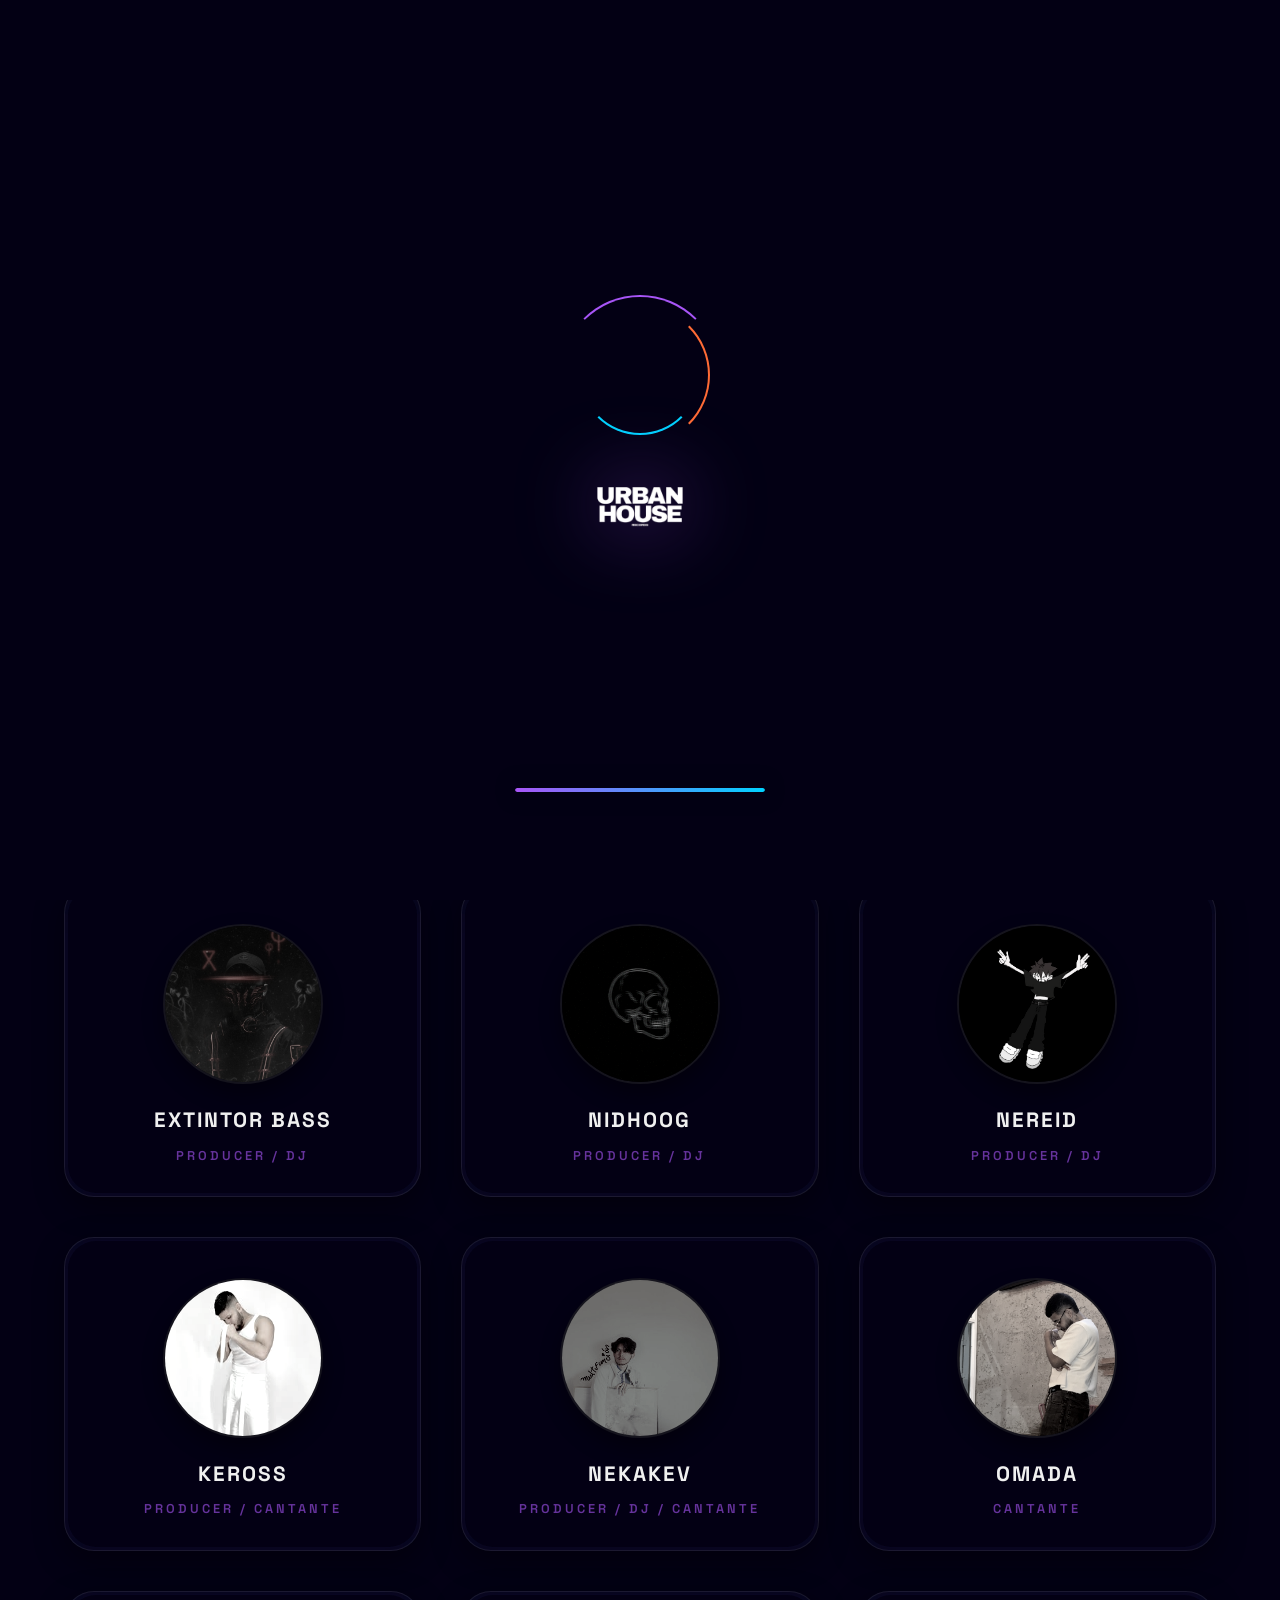
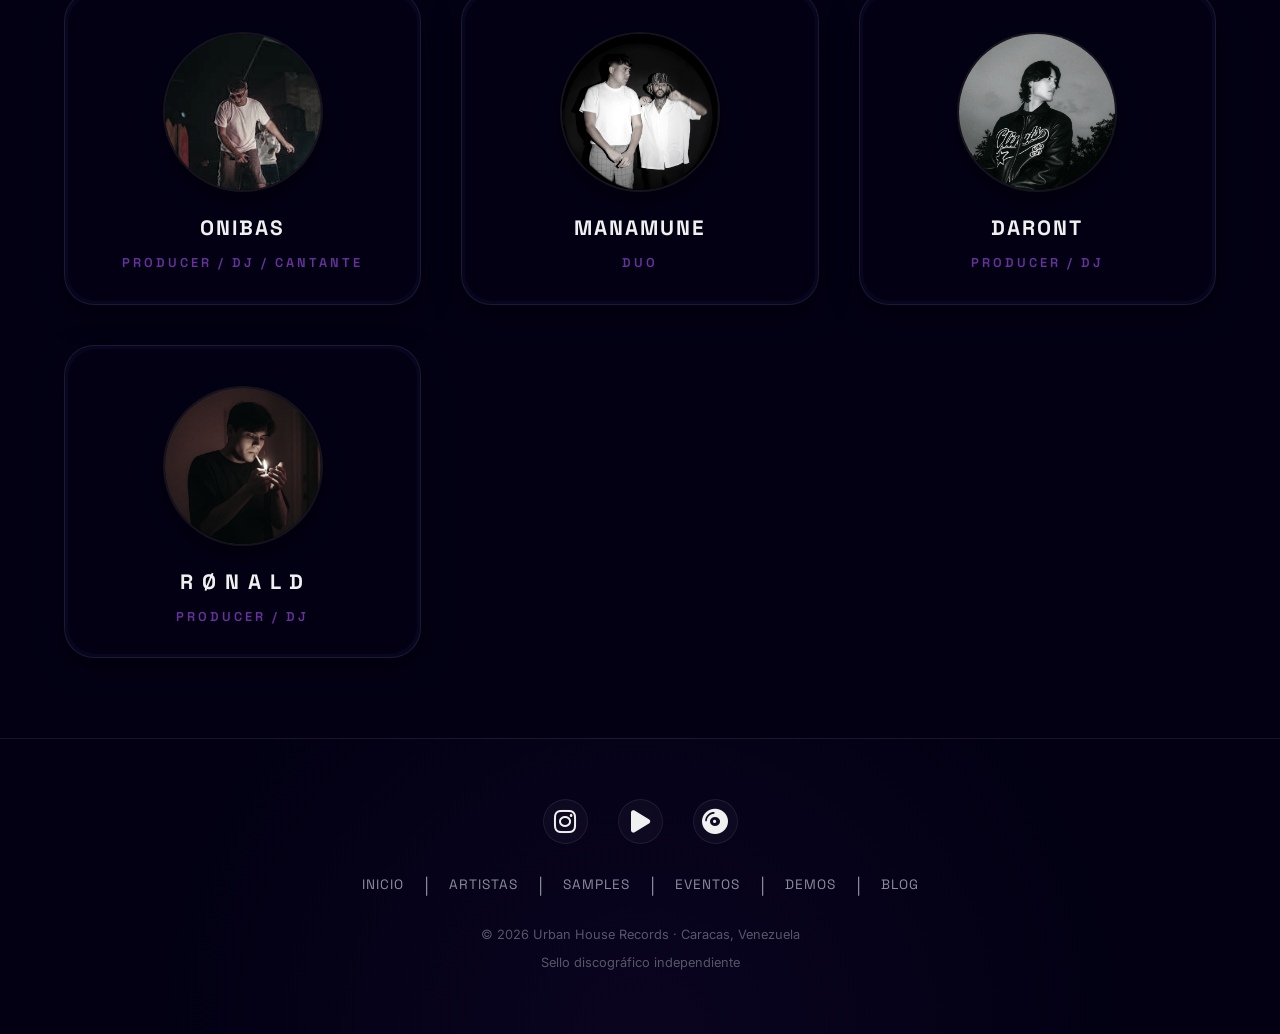
==== commit ae9201c1: "nuevos cambios" ====
--- a/artistas.html
+++ b/artistas.html
@@ -20,15 +20,15 @@
     
     <style>
         :root {
-            --primary-black: #020202; /* Más profundo para el contraste del cristal */
-            --brand-gold: #c5a059;
-            --pure-white: #ffffff;
-            --gray-sub: #a0a0a0;
+            --primary-black: #030014; /* Más profundo para el contraste del cristal */
+            --neon-purple: #a855f7; --neon-purple-deep: #7c3aed; --neon-orange: #ff6b35; --neon-orange-warm: #f97316;
+            --pure-white: #f0f0f0;
+            --gray-sub: #8b8b9e;
             
             /* Variables Liquid Glass */
-            --liquid-bg: rgba(255, 255, 255, 0.02);
+            --liquid-bg: rgba(255, 255, 255, 0.03);
             --liquid-border: rgba(255, 255, 255, 0.08);
-            --liquid-glow: rgba(197, 160, 89, 0.15);
+            --liquid-glow-purple: rgba(168, 85, 247, 0.25); --liquid-glow-orange: rgba(255, 107, 53, 0.25);
             --glass-blur: blur(20px) saturate(180%);
             
             --transition: all 0.5s cubic-bezier(0.25, 0.8, 0.25, 1);
@@ -53,11 +53,13 @@
         .liquid-ambient {
             position: fixed;
             top: 0; left: 0; width: 100vw; height: 100vh;
-            background: radial-gradient(circle at 80% 20%, rgba(197, 160, 89, 0.03) 0%, transparent 50%),
-                        radial-gradient(circle at 20% 80%, rgba(255, 255, 255, 0.02) 0%, transparent 50%);
-            z-index: -1;
-            pointer-events: none;
-        }
+            z-index: -1; pointer-events: none; overflow: hidden;
+        }
+        .orb { position: absolute; border-radius: 50%; filter: blur(80px); opacity: 0.4; }
+        .orb-1 { width: 600px; height: 600px; top: -10%; right: -5%; background: radial-gradient(circle, var(--neon-purple) 0%, transparent 70%); animation: floatOrb1 20s ease-in-out infinite; }
+        .orb-2 { width: 500px; height: 500px; bottom: -10%; left: -5%; background: radial-gradient(circle, var(--neon-orange) 0%, transparent 70%); animation: floatOrb2 25s ease-in-out infinite; }
+        @keyframes floatOrb1 { 0%,100%{transform:translate(0,0)} 33%{transform:translate(-80px,60px)} 66%{transform:translate(40px,30px)} }
+        @keyframes floatOrb2 { 0%,100%{transform:translate(0,0)} 33%{transform:translate(60px,-80px)} 66%{transform:translate(-50px,-30px)} }
 
         /* --- Animaciones Reveal --- */
         .reveal {
@@ -74,7 +76,7 @@
         .glass-nav {
             position: fixed; top: 20px; left: 50%; transform: translateX(-50%);
             width: 92%; max-width: 1400px; z-index: 1000;
-            background: rgba(5, 5, 5, 0.4);
+            background: rgba(3, 0, 20, 0.5);
             backdrop-filter: var(--glass-blur); -webkit-backdrop-filter: var(--glass-blur);
             border: 1px solid var(--liquid-border); border-radius: 20px;
             padding: 12px 30px; display: flex; justify-content: space-between;
@@ -91,12 +93,12 @@
             text-transform: uppercase; font-family: 'Space Grotesk', monospace; letter-spacing: 1px;
         }
         .nav-links a:hover, .nav-links a.active { 
-            color: var(--brand-gold); text-shadow: 0 0 10px var(--liquid-glow);
+            color: var(--neon-purple); text-shadow: 0 0 10px var(--liquid-glow-purple);
         }
 
         /* Botón de Hamburguesa */
         .hamburger-menu {
-            display: none; color: var(--brand-gold);
+            display: none; color: var(--neon-purple);
             font-size: 1.5rem; cursor: pointer; transition: var(--transition);
         }
 
@@ -104,7 +106,7 @@
         .page-header {
             padding: 180px 5% 80px;
             text-align: center;
-            background: radial-gradient(ellipse at bottom, rgba(197,160,89,0.05) 0%, transparent 60%);
+            background: radial-gradient(ellipse at bottom, rgba(168,85,247,0.05) 0%, transparent 60%);
             border-bottom: 1px solid var(--liquid-border);
             position: relative;
         }
@@ -113,10 +115,12 @@
             font-size: 4rem; font-weight: 700;
             text-transform: uppercase; letter-spacing: 8px;
             margin-bottom: 20px;
-            background: linear-gradient(135deg, #fff 20%, rgba(255,255,255,0.5) 50%, var(--brand-gold) 100%);
+            background: linear-gradient(135deg, #fff 20%, var(--neon-purple) 60%, var(--neon-orange) 100%);
+            background-size: 200% 200%; animation: gradientShift 6s ease infinite;
             -webkit-background-clip: text; color: transparent;
-            filter: drop-shadow(0 10px 20px rgba(0,0,0,0.5));
-        }
+            filter: drop-shadow(0 10px 30px rgba(168,85,247,0.3));
+        }
+        @keyframes gradientShift { 0%,100%{background-position:0% 50%} 50%{background-position:100% 50%} }
         .page-subtitle {
             color: var(--gray-sub); font-size: 1.15rem;
             max-width: 650px; margin: 0 auto; line-height: 1.8;
@@ -141,21 +145,63 @@
             align-items: center; gap: 20px; transition: var(--transition);
             width: 100%; cursor: pointer;
             
-            /* Estilos Liquid Glass inyectados */
-            background: var(--liquid-bg);
+            /* Estilos Liquid Glass */
+            background: rgba(255, 255, 255, 0.02);
             backdrop-filter: var(--glass-blur); -webkit-backdrop-filter: var(--glass-blur);
-            border: 1px solid var(--liquid-border);
             border-radius: 30px;
             padding: 40px 20px 30px;
-            box-shadow: 0 10px 30px rgba(0,0,0,0.2);
+            box-shadow: 0 10px 30px rgba(0,0,0,0.4);
             position: relative; overflow: hidden;
-        }
-
-        /* Brillo interno de la tarjeta */
+            border: 1px solid var(--liquid-border);
+        }
+
+        /* Borde Neon Animado */
         .artist-card-page::before {
-            content: ''; position: absolute; top: 0; left: 0; right: 0; height: 100%;
-            background: linear-gradient(180deg, rgba(255,255,255,0.03) 0%, transparent 100%);
-            pointer-events: none;
+            content: '';
+            position: absolute;
+            top: -50%; left: -50%;
+            width: 200%; height: 200%;
+            background: conic-gradient(
+                transparent, 
+                #00d2ff, /* Azul Neon */
+                transparent 15%, 
+                transparent 45%, 
+                var(--neon-orange), 
+                transparent 60%
+            );
+            animation: rotateBorder 3s linear infinite;
+            z-index: 0;
+            opacity: 0;
+            transition: var(--transition);
+            filter: blur(2px);
+        }
+
+        .artist-card-page::after {
+            content: '';
+            position: absolute;
+            inset: 3px;
+            background: #030014;
+            border-radius: 28px;
+            z-index: 1;
+            transition: var(--transition);
+        }
+
+        .artist-card-page:hover::before { opacity: 1; }
+        .artist-card-page:hover::after { background: rgba(3,0,20,0.92); }
+
+        .artist-card-page:hover {
+            transform: translateY(-12px);
+            box-shadow: 0 30px 60px rgba(0,0,0,0.6), 0 0 30px rgba(0,210,255,0.3);
+        }
+
+        @keyframes rotateBorder {
+            0% { transform: rotate(0deg); }
+            100% { transform: rotate(360deg); }
+        }
+
+        .artist-photo-wrapper, .artist-info, .artist-socials {
+            z-index: 2;
+            position: relative;
         }
 
         .artist-photo-wrapper {
@@ -182,7 +228,7 @@
         }
 
         .artist-info span {
-            color: var(--brand-gold); font-size: 0.8rem; font-weight: 600;
+            color: var(--neon-purple); font-size: 0.8rem; font-weight: 600;
             letter-spacing: 3px; text-transform: uppercase;
             opacity: 0.6; transform: translateY(0); transition: var(--transition);
             display: block; font-family: 'Space Grotesk', monospace;
@@ -191,14 +237,14 @@
         /* Hover Effects Liquid */
         .artist-card-page:hover {
             transform: translateY(-10px);
-            border-color: rgba(197, 160, 89, 0.3);
-            box-shadow: 0 20px 40px rgba(0,0,0,0.5), 0 0 30px var(--liquid-glow);
+            border-color: rgba(168, 85, 247, 0.3);
+            box-shadow: 0 20px 40px rgba(0,0,0,0.5), 0 0 30px var(--liquid-glow-purple);
             background: rgba(255,255,255,0.04);
         }
 
         .artist-card-page:hover .artist-photo-wrapper {
-            border-color: var(--brand-gold);
-            box-shadow: 0 0 30px rgba(197, 160, 89, 0.4), inset 0 0 20px rgba(0,0,0,0.8);
+            border-color: var(--neon-purple);
+            box-shadow: 0 0 30px rgba(168, 85, 247, 0.4), inset 0 0 20px rgba(0,0,0,0.8);
             transform: scale(1.05);
         }
 
@@ -206,13 +252,13 @@
             filter: grayscale(0%) contrast(1.05); transform: scale(1.1);
         }
 
-        .artist-card-page:hover .artist-info h3 { color: var(--brand-gold); text-shadow: 0 0 10px rgba(197,160,89,0.3); }
-        .artist-card-page:hover .artist-info span { opacity: 1; text-shadow: 0 0 8px rgba(197,160,89,0.4); }
+        .artist-card-page:hover .artist-info h3 { color: var(--neon-purple); text-shadow: 0 0 10px rgba(168,85,247,0.3); }
+        .artist-card-page:hover .artist-info span { opacity: 1; text-shadow: 0 0 8px rgba(168,85,247,0.4); }
 
         /* --- Footer --- */
         footer { 
             padding: 60px 5%; text-align: center; border-top: 1px solid var(--liquid-border); 
-            color: var(--gray-sub); background: radial-gradient(circle at bottom center, rgba(197, 160, 89, 0.05) 0%, transparent 70%); 
+            color: var(--gray-sub); background: radial-gradient(circle at bottom center, rgba(168, 85, 247, 0.05) 0%, transparent 70%); 
             margin-top: auto; width: 100%; 
         }
         .social { margin-bottom: 30px; display: flex; justify-content: center; gap: 30px; }
@@ -223,10 +269,10 @@
             border-radius: 50%; background: var(--liquid-bg); border: 1px solid var(--liquid-border);
             backdrop-filter: blur(5px);
         }
-        .social a:hover { color: var(--brand-gold); transform: translateY(-5px); border-color: var(--brand-gold); box-shadow: 0 10px 20px rgba(0,0,0,0.5), 0 0 15px var(--liquid-glow); }
+        .social a:hover { color: var(--neon-purple); transform: translateY(-5px); border-color: var(--neon-purple); box-shadow: 0 10px 20px rgba(0,0,0,0.5), 0 0 15px var(--liquid-glow-purple); }
         .footer-nav { margin-bottom: 25px; display: flex; justify-content: center; gap: 20px; flex-wrap: wrap; }
         .footer-nav a { color: var(--gray-sub); text-decoration: none; font-size: 0.85rem; transition: var(--transition); text-transform: uppercase; font-family: 'Space Grotesk', monospace; letter-spacing: 1px;}
-        .footer-nav a:hover { color: var(--brand-gold); text-shadow: 0 0 8px var(--liquid-glow); }
+        .footer-nav a:hover { color: var(--neon-purple); text-shadow: 0 0 8px var(--liquid-glow-purple); }
         footer p { font-size: 0.8rem; opacity: 0.6; }
 
         /* =========================================================================
@@ -237,7 +283,7 @@
             .hamburger-menu { display: block; }
             .nav-links {
                 position: absolute; top: calc(100% + 10px); left: 0; width: 100%;
-                background: rgba(10, 10, 10, 0.85); backdrop-filter: var(--glass-blur);
+                background: rgba(3, 0, 20, 0.85); backdrop-filter: var(--glass-blur);
                 -webkit-backdrop-filter: var(--glass-blur); border-radius: 15px;
                 flex-direction: column; align-items: center; padding: 30px 0; gap: 25px;
                 border: 1px solid var(--liquid-border); box-shadow: 0 20px 40px rgba(0,0,0,0.8);
@@ -256,11 +302,87 @@
             .artist-info h3 { font-size: 1.1rem; }
             .artist-info span { opacity: 0.8; font-size: 0.7rem; letter-spacing: 1px; }
         }
+
+        
+        /* --- PRELOADER --- */
+        .preloader {
+            position: fixed; top: 0; left: 0; width: 100vw; height: 100vh;
+            background: #030014; z-index: 9999;
+            display: flex; flex-direction: column;
+            justify-content: center; align-items: center;
+            transition: opacity 1s cubic-bezier(0.4, 0, 0.2, 1), visibility 1s;
+        }
+        .preloader.fade-out { opacity: 0; visibility: hidden; pointer-events: none; }
+        .preloader-logo {
+            width: 100px; height: 100px; margin-bottom: 50px;
+            animation: preloaderPulse 2.5s ease-in-out infinite;
+            filter: drop-shadow(0 0 40px rgba(168,85,247,0.6));
+            z-index: 2;
+        }
+        .preloader-logo img { width: 100%; height: 100%; object-fit: contain; }
+        @keyframes preloaderPulse { 0%,100%{transform:scale(1);filter:drop-shadow(0 0 20px rgba(168,85,247,0.4))} 50%{transform:scale(1.1);filter:drop-shadow(0 0 50px rgba(168,85,247,0.8))} }
+        
+        .preloader-rings { position: relative; width: 160px; height: 160px; display: flex; justify-content: center; align-items: center; }
+        .ring {
+            position: absolute; border: 2px solid transparent; border-radius: 50%;
+        }
+        .ring-1 {
+            width: 160px; height: 160px; border-top-color: #a855f7;
+            animation: spinRing 2s linear infinite;
+        }
+        .ring-2 {
+            width: 140px; height: 140px; border-right-color: #ff6b35;
+            animation: spinRing 1.5s linear infinite reverse;
+        }
+        .ring-3 {
+            width: 120px; height: 120px; border-bottom-color: #00d2ff;
+            animation: spinRing 3s linear infinite;
+        }
+        @keyframes spinRing { 0%{transform:rotate(0deg)} 100%{transform:rotate(360deg)} }
+        
+        .preloader-bar {
+            position: absolute; bottom: 12%; left: 50%; transform: translateX(-50%);
+            width: 250px; height: 4px; background: rgba(255,255,255,0.04);
+            border-radius: 4px; overflow: hidden;
+            box-shadow: 0 0 20px rgba(0,0,0,0.5);
+        }
+        .preloader-bar-fill {
+            height: 100%; width: 0%; border-radius: 4px;
+            background: linear-gradient(90deg, #a855f7, #00d2ff, #ff6b35);
+            background-size: 200% 100%;
+            animation: fillBar 3s ease-in-out forwards;
+            box-shadow: 0 0 15px rgba(168,85,247,0.5);
+        }
+        @keyframes fillBar { 0%{width:0%} 100%{width:100%} }
+ 40%{width:60%} 80%{width:85%} 100%{width:100%} }
+        .preloader-text {
+            position: absolute; bottom: calc(15% + 20px); left: 50%; transform: translateX(-50%);
+            font-family: 'Space Grotesk', monospace; font-size: 0.7rem;
+            color: rgba(255,255,255,0.3); letter-spacing: 4px; text-transform: uppercase;
+        }
     </style>
 </head>
 <body id="top">
 
-<div class="liquid-ambient"></div>
+<!-- PRELOADER -->
+<div class="preloader" id="preloader">
+    <div class="preloader-rings">
+        <div class="ring ring-1"></div>
+        <div class="ring ring-2"></div>
+        <div class="ring ring-3"></div>
+    </div>
+    <div class="preloader-logo">
+        <img src="img/Logo_Urban_House_blanco-removebg-preview.png" alt="Loading">
+    </div>
+    <div class="preloader-bar"><div class="preloader-bar-fill"></div></div>
+</div>
+
+</div>
+
+<div class="liquid-ambient">
+    <div class="orb orb-1"></div>
+    <div class="orb orb-2"></div>
+</div>
 
 <div class="glass-nav">
     <div class="nav-logo">
@@ -495,5 +617,14 @@
         setTimeout(reveal, 100); 
     });
 </script>
+<script>
+window.addEventListener("load", function() {
+    setTimeout(function() {
+        document.getElementById("preloader").classList.add("fade-out");
+        document.body.style.overflow = "auto";
+    }, 2000);
+});
+document.body.style.overflow = "hidden";
+</script>
 </body>
 </html>
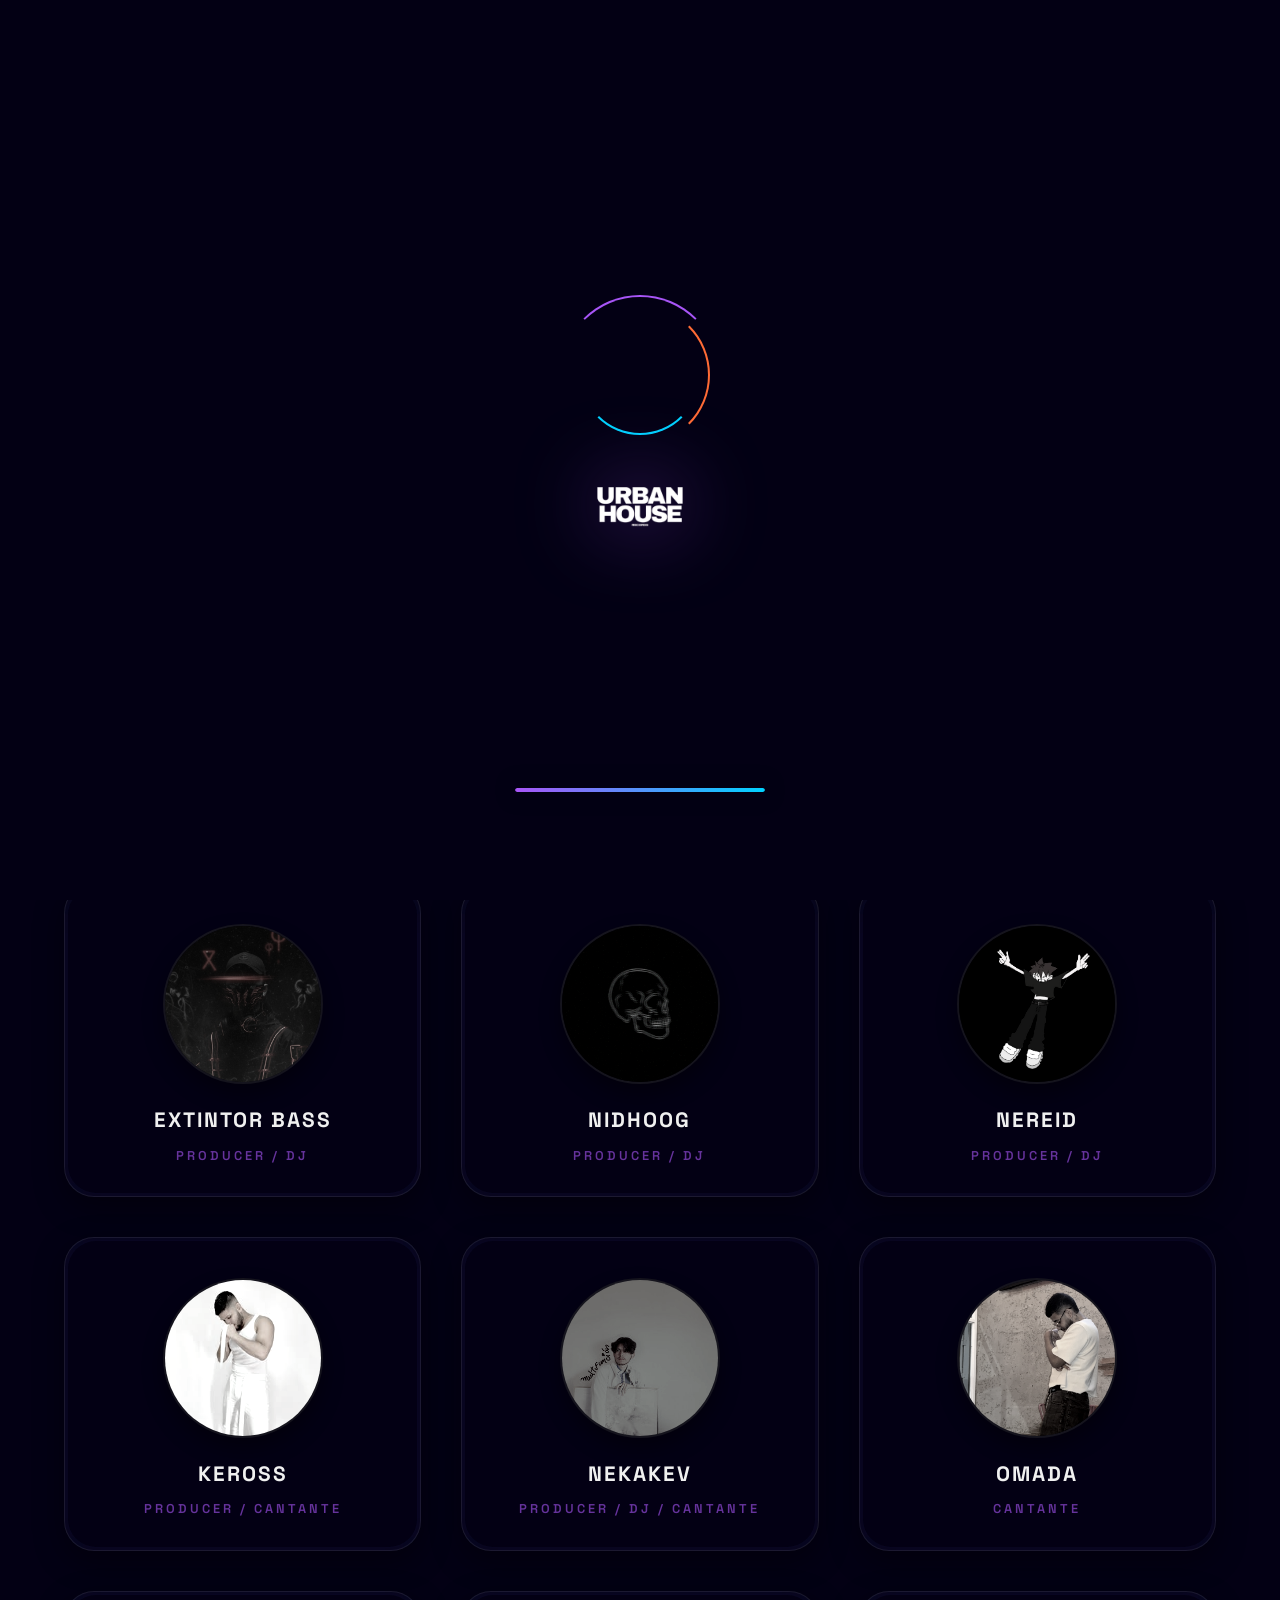
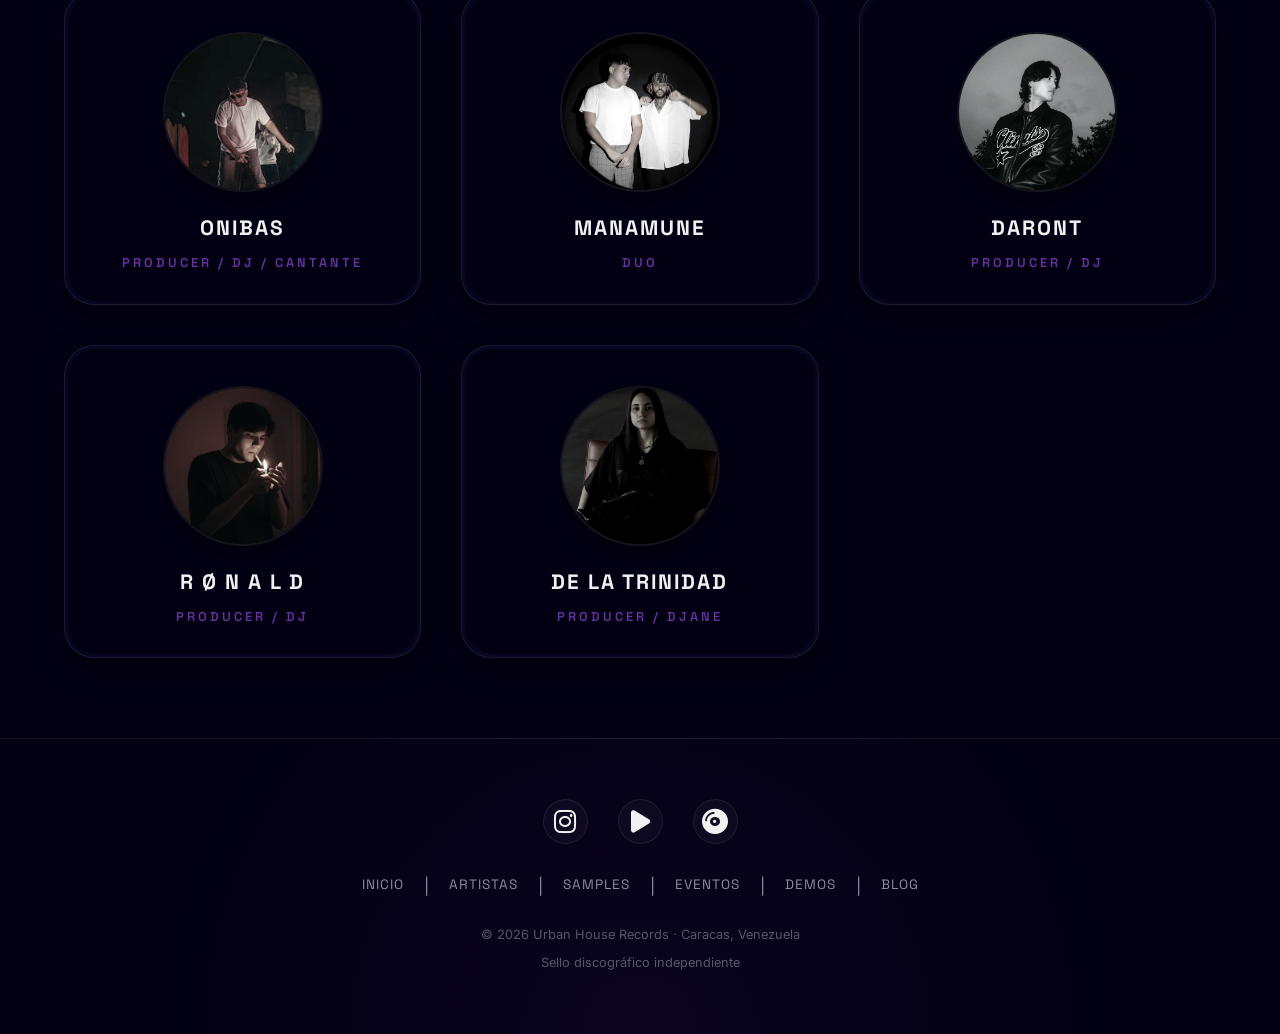
==== commit 4e700cae: "Update artistas.html" ====
--- a/artistas.html
+++ b/artistas.html
@@ -544,6 +544,16 @@
             </div>
         </div>
 
+        <div class="artist-card-page reveal" style="transition-delay: 0.1s;">
+            <div class="artist-photo-wrapper">
+                <img src="img/photo_4938452297612725408_y.jpg" alt="De La Trinidad" loading="lazy">
+            </div>
+            <div class="artist-info">
+                <h3>De La Trinidad</h3>
+                <span>Producer / Djane</span>
+            </div>
+        </div>
+
     </div>
 </main>
 
